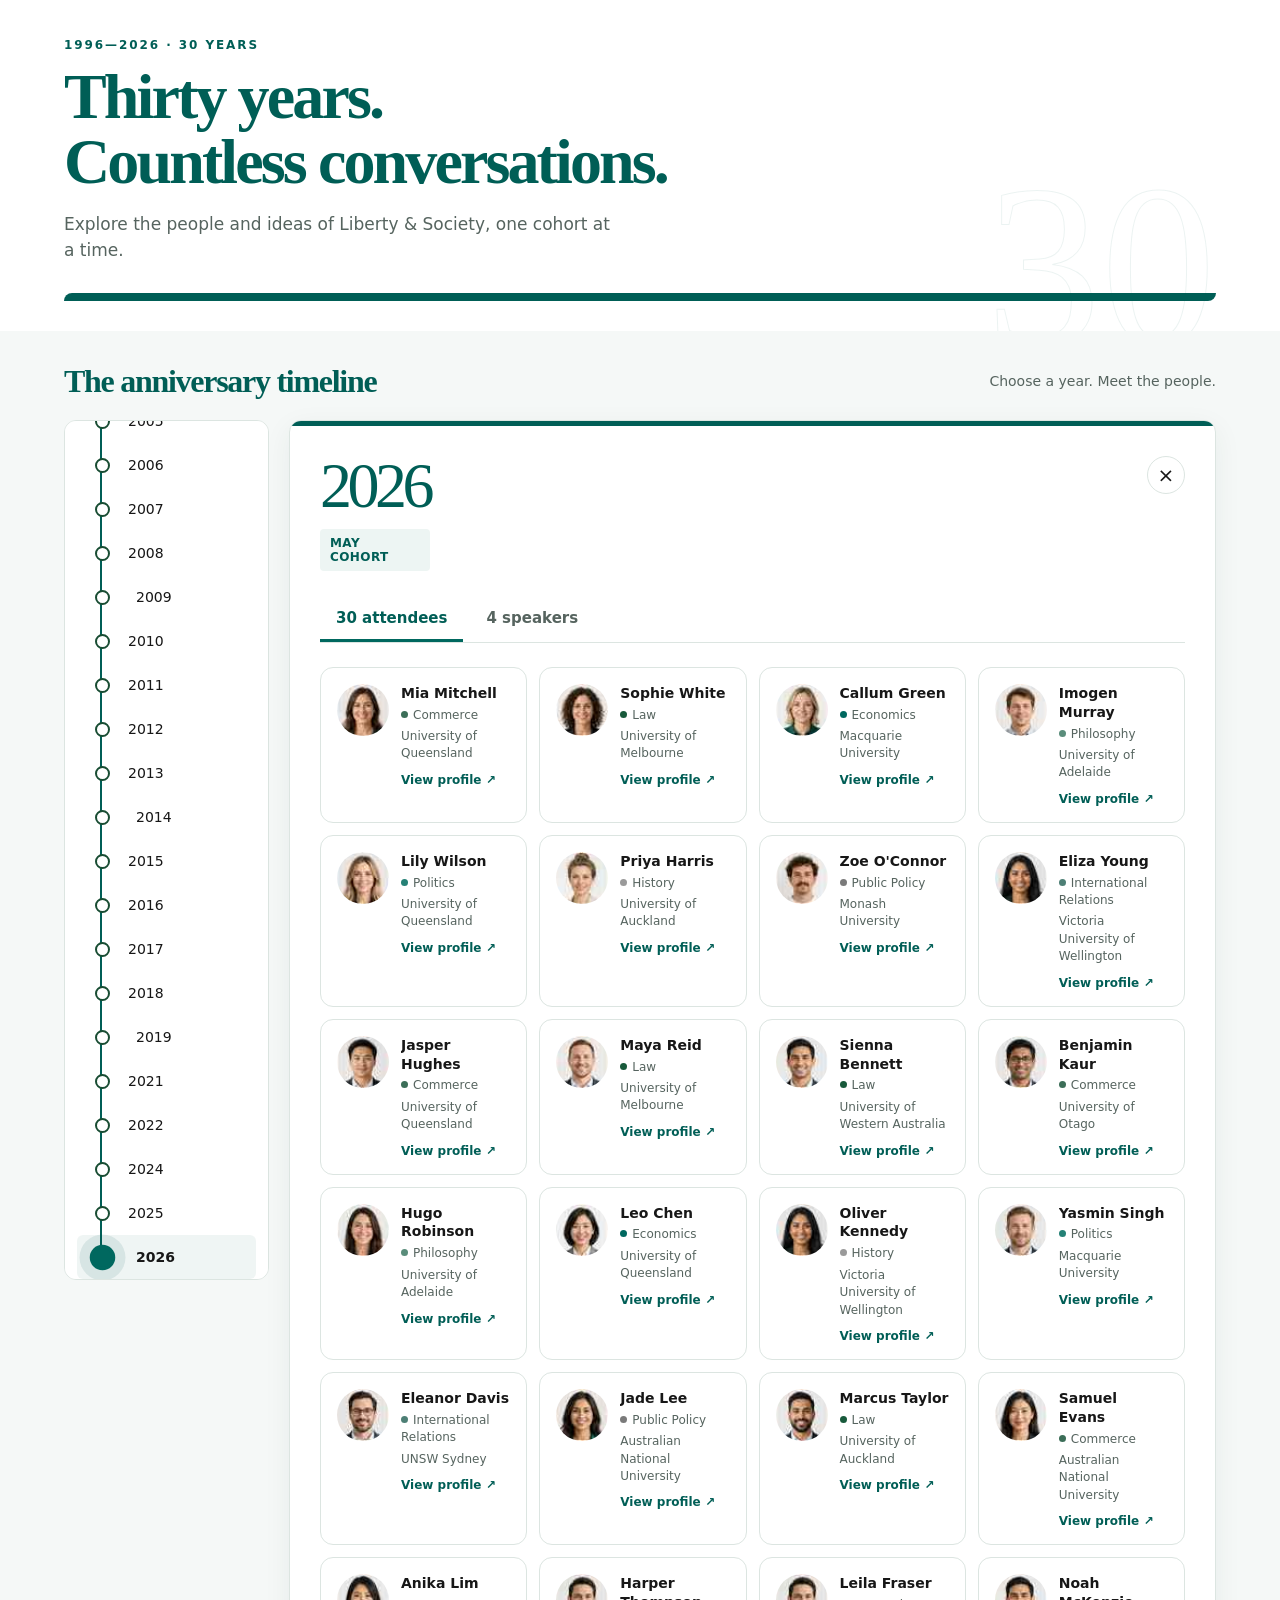
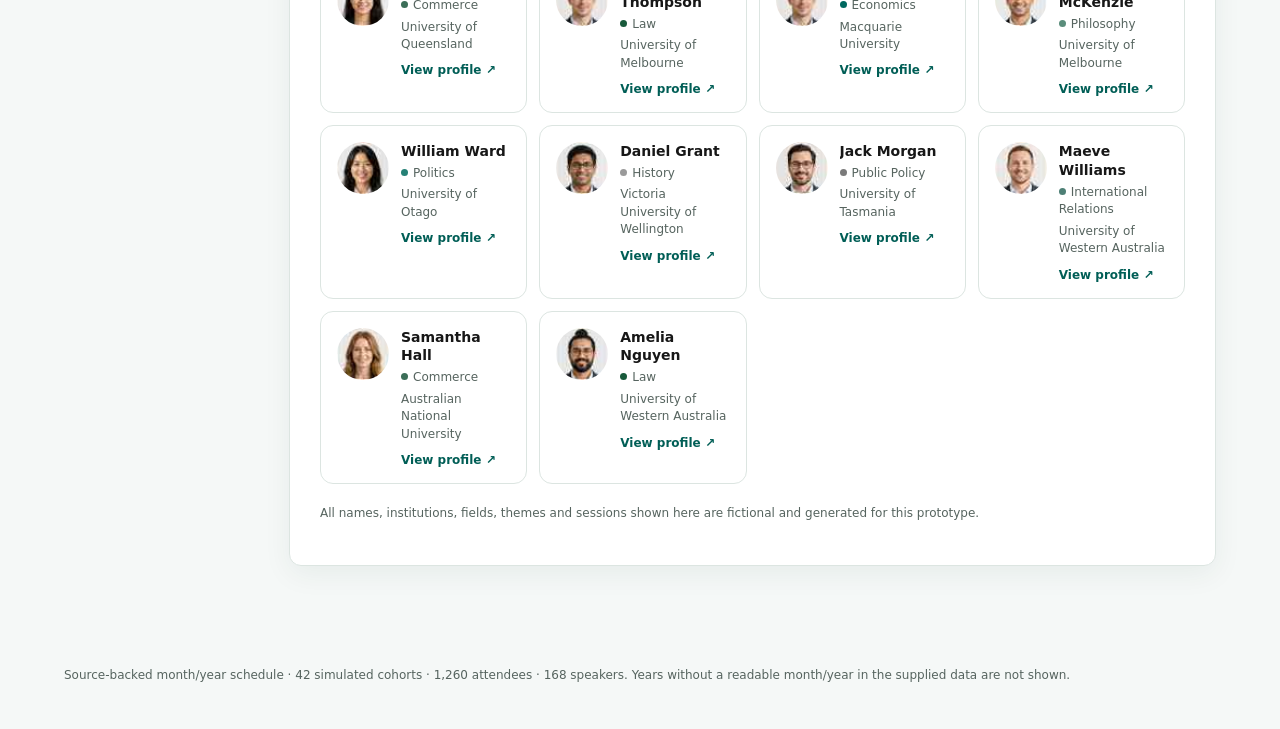
==== index.html @ ba8f51cc "Use one timeline point per data year" ====
<!doctype html>
<html lang="en">
<head>
  <meta charset="utf-8">
  <meta name="viewport" content="width=device-width, initial-scale=1">
  <meta name="description" content="An interactive simulated timeline celebrating 30 years of Liberty & Society.">
  <meta name="theme-color" content="#0b352e">
  <title>30 Years of Liberty & Society</title>
  <style>
    :root {
      --forest: #00685f;
      --forest-2: #185a3b;
      --cream: #ffffff;
      --paper: #ffffff;
      --coral: #00685f;
      --gold: #185a3b;
      --ink: #171717;
      --muted: #555555;
      --line: #e1e1e1;
      --shadow: 0 18px 50px rgba(0, 55, 49, .09);
    }

    * { box-sizing: border-box; }
    html { scroll-behavior: smooth; }
    body {
      margin: 0;
      min-height: 100vh;
      color: var(--ink);
      background: var(--cream);
      font-family: Inter, ui-sans-serif, system-ui, -apple-system, BlinkMacSystemFont, "Segoe UI", sans-serif;
    }
    button { font: inherit; color: inherit; }
    :focus-visible { outline: 3px solid var(--coral); outline-offset: 4px; }

    header {
      padding: 28px clamp(20px, 5vw, 74px) 68px;
      color: var(--ink);
      background: #ffffff;
      position: relative;
      overflow: hidden;
    }
    header::after {
      content: "30";
      position: absolute;
      right: -1rem;
      bottom: -7rem;
      color: transparent;
      -webkit-text-stroke: 1px rgba(0,104,95,.08);
      font: 500 clamp(12rem, 30vw, 26rem)/.8 Georgia, serif;
      pointer-events: none;
    }
    nav, .hero, main { max-width: 1460px; margin-inline: auto; }
    nav { display: flex; align-items: center; justify-content: space-between; position: relative; z-index: 1; }
    .brand { display: flex; align-items: center; gap: 11px; font-weight: 750; }
    .brand { color: var(--forest); }
    .brand-mark { width: 40px; height: 40px; display: grid; place-items: center; border: 1px solid var(--forest); border-radius: 50%; font: 700 17px Georgia, serif; }
    .synthetic-badge { border: 1px solid var(--line); border-radius: 999px; padding: 8px 12px; color: var(--muted); font-size: 11px; letter-spacing: .08em; text-transform: uppercase; }
    .hero { padding-top: clamp(70px, 10vw, 130px); position: relative; z-index: 1; }
    .kicker { margin: 0 0 18px; color: var(--forest); font-size: 12px; font-weight: 800; letter-spacing: .16em; text-transform: uppercase; }
    h1 { margin: 0; max-width: 980px; color: var(--forest); font: 600 clamp(3.2rem, 7vw, 7.2rem)/.9 Georgia, "Times New Roman", serif; letter-spacing: -.065em; }
    .intro { margin: 25px 0 0; max-width: 690px; color: var(--muted); font-size: clamp(16px, 1.6vw, 21px); line-height: 1.55; }
    .hero::after { content: ""; display: block; width: 100%; height: 18px; margin-top: 46px; border-radius: 18px 0 18px 0; background: var(--forest); }

    main { padding: 76px clamp(16px, 5vw, 74px) 100px; }
    .timeline-heading { display: flex; justify-content: space-between; align-items: end; gap: 24px; margin-bottom: 46px; }
    .timeline-heading h2 { margin: 0; font: 500 clamp(2rem, 3.6vw, 3.7rem)/1 Georgia, serif; letter-spacing: -.04em; }
    .timeline-heading p { margin: 0; max-width: 460px; color: var(--muted); line-height: 1.5; }

    .timeline-shell {
      position: relative;
      padding: 76px 20px 68px;
      background: var(--paper);
      border: 1px solid var(--line);
      border-radius: 24px;
      box-shadow: var(--shadow);
      overflow-x: auto;
      overflow-y: hidden;
    }
    .timeline {
      position: relative;
      min-width: 1120px;
      height: 78px;
      display: grid;
      grid-template-columns: repeat(31, 1fr);
      align-items: center;
      padding: 0 18px;
    }
    .timeline-note { margin: 36px 18px 0; color: var(--muted); font-size: 11px; text-align: right; }
    .timeline::before {
      content: "";
      position: absolute;
      left: 35px;
      right: 35px;
      top: 50%;
      height: 2px;
      transform: translateY(-50%);
      background: var(--forest);
    }
    .year-node {
      appearance: none;
      width: 100%;
      height: 72px;
      padding: 0;
      border: 0;
      background: transparent;
      cursor: pointer;
      position: relative;
      display: grid;
      place-items: center;
      z-index: 1;
    }
    .year-node::before {
      content: "";
      width: 11px;
      height: 11px;
      border-radius: 50%;
      background: var(--paper);
      border: 2px solid var(--forest-2);
      transition: transform .18s ease, background .18s ease, box-shadow .18s ease;
    }
    .year-node:hover::before,
    .year-node:focus-visible::before {
      transform: scale(1.55);
      background: var(--gold);
      box-shadow: 0 0 0 5px rgba(220,169,65,.16);
    }
    .year-node.active::before {
      transform: scale(1.7);
      border-color: var(--coral);
      background: var(--coral);
      box-shadow: 0 0 0 6px rgba(238,112,92,.15);
    }
    .year-label {
      position: absolute;
      top: 55px;
      left: 50%;
      transform: translateX(-50%) rotate(-48deg);
      transform-origin: top left;
      color: var(--muted);
      font-size: 10px;
      transition: color .18s ease;
    }
    .year-node.active .year-label { color: var(--coral); font-weight: 800; }
    .year-node:nth-child(5n + 1) .year-label,
    .year-node:first-child .year-label,
    .year-node:last-child .year-label { font-size: 12px; color: var(--ink); }

    .hover-card {
      position: fixed;
      z-index: 50;
      width: 210px;
      padding: 13px 15px;
      color: white;
      background: var(--forest);
      border-radius: 12px;
      box-shadow: 0 14px 34px rgba(0,0,0,.2);
      pointer-events: none;
      opacity: 0;
      transform: translate(-50%, -100%) translateY(-12px);
      transition: opacity .12s ease;
    }
    .hover-card.show { opacity: 1; }
    .hover-card strong { display: block; font: 500 23px Georgia, serif; }
    .hover-card span { display: block; margin-top: 4px; color: rgba(255,255,255,.7); font-size: 11px; line-height: 1.4; }

    .detail-tab {
      display: none;
      margin-top: 18px;
      background: var(--paper);
      border: 1px solid var(--line);
      border-radius: 24px;
      box-shadow: var(--shadow);
      overflow: hidden;
    }
    .detail-tab.open { display: block; animation: reveal .28s ease both; }
    @keyframes reveal { from { opacity: 0; transform: translateY(-10px); } to { opacity: 1; transform: translateY(0); } }
    .tab-accent { height: 5px; background: var(--forest); }
    .detail-inner { padding: clamp(24px, 4vw, 54px); }
    .detail-head { display: grid; grid-template-columns: 230px minmax(0, 1fr) auto; gap: 40px; align-items: start; }
    .big-year { font: 500 clamp(4.6rem, 9vw, 8.5rem)/.75 Georgia, serif; color: var(--forest); letter-spacing: -.07em; }
    .edition-label { display: inline-block; margin-top: 20px; padding: 7px 10px; color: var(--forest); background: #edf5f3; border-radius: 4px; font-size: 11px; font-weight: 800; letter-spacing: .08em; text-transform: uppercase; }
    .detail-copy h3 { margin: 0 0 12px; font: 500 clamp(2rem, 3.4vw, 3.4rem)/1 Georgia, serif; letter-spacing: -.04em; }
    .detail-copy p { max-width: 700px; margin: 0; color: var(--muted); line-height: 1.65; }
    .question { margin-top: 22px !important; padding-left: 16px; border-left: 3px solid var(--gold); color: var(--ink) !important; font: italic 18px/1.5 Georgia, serif; }
    .close-tab { width: 38px; height: 38px; border: 1px solid var(--line); border-radius: 50%; background: transparent; cursor: pointer; font-size: 20px; }
    .close-tab:hover { border-color: var(--coral); color: var(--coral); }
    .cohort-picker { margin: 34px 0 0 270px; padding: 17px; background: #f6f7f7; border: 1px solid var(--line); border-radius: 10px; }
    .cohort-picker strong { display: block; margin-bottom: 10px; color: var(--muted); font-size: 10px; letter-spacing: .1em; text-transform: uppercase; }
    .cohort-options { display: flex; gap: 8px; }
    .cohort-option { min-width: 130px; padding: 11px 16px; border: 1px solid var(--forest); border-radius: 5px; background: white; color: var(--forest); cursor: pointer; font-weight: 750; }
    .cohort-option.active, .cohort-option:hover { color: white; background: var(--forest-2); border-color: var(--forest-2); }

    .tab-switcher { margin-top: 42px; display: flex; gap: 7px; border-bottom: 1px solid var(--line); }
    .tab-button { border: 0; border-bottom: 3px solid transparent; background: transparent; padding: 12px 16px; cursor: pointer; color: var(--muted); font-weight: 700; }
    .tab-button.active { color: var(--ink); border-bottom-color: var(--coral); }
    .tab-panel { padding-top: 24px; }
    .people-grid { display: grid; grid-template-columns: repeat(5, minmax(0, 1fr)); gap: 10px; }
    .person { min-width: 0; padding: 10px; border: 1px solid var(--line); border-radius: 13px; background: white; text-align: left; cursor: pointer; }
    .person:hover { border-color: var(--forest); box-shadow: 0 8px 20px rgba(0,55,49,.08); }
    .person strong { display: block; overflow: hidden; text-overflow: ellipsis; white-space: nowrap; font-size: 13px; }
    .person span { display: block; margin-top: 4px; color: var(--muted); font-size: 10px; line-height: 1.4; }
    .portrait { width: 100%; aspect-ratio: 1; margin-bottom: 11px; border-radius: 9px; background-image: var(--atlas); background-size: 800% 800%; background-position: var(--x) var(--y); background-repeat: no-repeat; }
    .field-dot { width: 7px; height: 7px; display: inline-block !important; margin: 0 5px 1px 0 !important; border-radius: 50%; background: var(--dot); }
    .speaker-grid { display: grid; grid-template-columns: repeat(4, 1fr); gap: 12px; }
    .speaker { padding: 12px; color: white; background: var(--forest); border: 0; border-radius: 15px; text-align: left; cursor: pointer; }
    .speaker:hover { background: var(--forest-2); transform: translateY(-2px); }
    .speaker .portrait { margin-bottom: 14px; }
    .speaker-index { color: var(--gold); font-size: 11px; letter-spacing: .12em; text-transform: uppercase; }
    .speaker strong { display: block; margin-top: 22px; font: 500 21px Georgia, serif; }
    .speaker span { display: block; margin-top: 5px; color: rgba(255,255,255,.63); font-size: 11px; line-height: 1.4; }
    .speaker p { margin: 16px 0 0; color: rgba(255,255,255,.86); font-size: 13px; line-height: 1.45; }
    .disclaimer { margin-top: 20px; color: var(--muted); font-size: 11px; }

    .profile-dialog { width: min(760px, calc(100% - 28px)); padding: 0; border: 0; border-radius: 16px; box-shadow: 0 28px 90px rgba(0,0,0,.28); }
    .profile-dialog::backdrop { background: rgba(0,35,31,.55); backdrop-filter: blur(3px); }
    .profile-layout { display: grid; grid-template-columns: 230px 1fr; }
    .profile-visual { padding: 26px; color: white; background: var(--forest); }
    .profile-visual .portrait { margin: 0; border-radius: 12px; }
    .profile-visual span { display: block; margin-top: 16px; color: rgba(255,255,255,.7); font-size: 11px; }
    .profile-copy { position: relative; padding: 34px; }
    .profile-copy h3 { margin: 0; color: var(--forest); font-size: 30px; }
    .profile-role { margin: 8px 42px 0 0; font-weight: 800; line-height: 1.4; }
    .profile-meta { margin: 5px 0 0; color: var(--muted); font-size: 13px; }
    .profile-bio { margin: 25px 0 0; padding-top: 22px; border-top: 1px solid var(--line); color: var(--muted); line-height: 1.65; }
    .profile-close { position: absolute; right: 18px; top: 18px; width: 36px; height: 36px; border: 1px solid var(--line); border-radius: 50%; background: white; cursor: pointer; font-size: 19px; }
    .profile-close:hover { color: white; background: var(--forest); }

    footer { max-width: 1460px; margin: auto; padding: 0 clamp(20px, 5vw, 74px) 44px; color: var(--muted); font-size: 11px; }

    @media (max-width: 900px) {
      .detail-head { grid-template-columns: 1fr auto; }
      .detail-copy { grid-column: 1 / -1; grid-row: 2; }
      .cohort-picker { margin-left: 0; }
      .people-grid { grid-template-columns: repeat(3, 1fr); }
      .speaker-grid { grid-template-columns: repeat(2, 1fr); }
    }
    @media (max-width: 600px) {
      header { padding-bottom: 52px; }
      .synthetic-badge { display: none; }
      .timeline-heading { display: block; }
      .timeline-heading p { margin-top: 12px; }
      .timeline-shell { border-radius: 18px; padding-inline: 4px; }
      .detail-inner { padding: 25px 18px; }
      .people-grid { grid-template-columns: repeat(2, 1fr); }
      .speaker-grid { grid-template-columns: 1fr; }
      .profile-layout { grid-template-columns: 1fr; }
      .profile-visual { display: grid; grid-template-columns: 120px 1fr; gap: 18px; align-items: end; }
      .profile-visual span { margin: 0; }
    }
    @media (prefers-reduced-motion: reduce) {
      *, *::before, *::after { animation: none !important; transition: none !important; scroll-behavior: auto !important; }
    }

    /* Vertical comparison mode. The default page remains horizontal. */
    body.vertical-layout .timeline-shell { overflow: visible; padding: 36px 24px; }
    body.vertical-layout .timeline {
      min-width: 0;
      height: auto;
      display: grid;
      grid-template-columns: 1fr;
      padding: 8px 0;
    }
    body.vertical-layout .timeline::before {
      left: 75px;
      right: auto;
      top: 26px;
      bottom: 26px;
      width: 2px;
      height: auto;
      transform: none;
    }
    body.vertical-layout .year-node {
      width: 100%;
      height: 52px;
      display: flex;
      justify-content: flex-start;
      align-items: center;
      padding-left: 70px;
    }
    body.vertical-layout .year-node::before { position: relative; flex: 0 0 auto; }
    body.vertical-layout .year-label,
    body.vertical-layout .year-node:nth-child(5n + 1) .year-label,
    body.vertical-layout .year-node:first-child .year-label,
    body.vertical-layout .year-node:last-child .year-label {
      position: static;
      transform: none;
      margin-left: 26px;
      color: var(--ink);
      font-size: 14px;
    }
    body.vertical-layout .timeline-note { display: none; }
  </style>
  <link rel="stylesheet" href="refinement.css">
</head>
<body class="vertical-layout">
  <header>
    <div class="hero">
      <p class="kicker">1996—2026 · 30 years</p>
      <h1>Thirty years.<br>Countless conversations.</h1>
      <p class="intro">Explore the people and ideas of Liberty &amp; Society, one cohort at a time.</p>
    </div>
  </header>

  <main>
    <div class="timeline-heading">
      <h2>The anniversary timeline</h2>
      <div class="timeline-controls"><p>Choose a year. Meet the people.</p></div>
    </div>

    <section class="timeline-shell" aria-label="Conference timeline">
      <div class="timeline" id="timeline" role="group" aria-label="Conference years"></div>
    </section>

    <section class="detail-tab" id="detailTab" aria-live="polite" aria-label="Selected year details">
      <div class="tab-accent"></div>
      <div class="detail-inner">
        <div class="detail-head">
          <div><div class="big-year" id="selectedYear"></div><span class="edition-label" id="selectedMonth"></span></div>
          <div class="detail-copy" hidden>
            <h3 id="selectedTheme"></h3>
            <p id="selectedSummary"></p>
            <p class="question" id="selectedQuestion"></p>
          </div>
          <button class="close-tab" id="closeTab" type="button" aria-label="Close year details">×</button>
        </div>

        <div class="cohort-picker" id="cohortPicker" hidden>
          <strong>This year held two conferences — choose a cohort</strong>
          <div class="cohort-options" id="cohortOptions"></div>
        </div>

        <div class="tab-switcher" role="tablist" aria-label="Year record type">
          <button class="tab-button active" id="attendeeTab" type="button" role="tab" aria-selected="true" aria-controls="attendeePanel">30 attendees</button>
          <button class="tab-button" id="speakerTab" type="button" role="tab" aria-selected="false" aria-controls="speakerPanel">4 speakers</button>
        </div>
        <div class="tab-panel" id="attendeePanel" role="tabpanel" aria-labelledby="attendeeTab"></div>
        <div class="tab-panel" id="speakerPanel" role="tabpanel" aria-labelledby="speakerTab" hidden></div>
        <p class="disclaimer">All names, institutions, fields, themes and sessions shown here are fictional and generated for this prototype.</p>
      </div>
    </section>
  </main>

  <div class="hover-card" id="hoverCard" role="tooltip"><strong id="hoverYear"></strong><span id="hoverTheme"></span></div>
  <dialog class="profile-dialog" id="profileDialog" aria-labelledby="profileName">
    <div class="profile-layout">
      <div class="profile-visual"><div class="portrait" id="profilePortrait"></div><span id="profileConference"></span></div>
      <div class="profile-copy">
        <button class="profile-close" id="profileClose" type="button" aria-label="Close profile">×</button>
        <h3 id="profileName"></h3>
        <p class="profile-role" id="profileRole"></p>
        <p class="profile-meta" id="profileMeta"></p>
        <p class="profile-bio" id="profileBio"></p>
      </div>
    </div>
  </dialog>
  <footer>Source-backed month/year schedule · 42 simulated cohorts · 1,260 attendees · 168 speakers. Years without a readable month/year in the supplied data are not shown.</footer>

  <script src="embed.js"></script>
  <script src="portrait-data.js"></script>
  <script>
    const verticalLayout = true;
    if (verticalLayout) {
      document.body.classList.add("vertical-layout");
      document.title = "30 Years of Liberty & Society — Vertical Timeline";
    }
    if (window.PORTRAIT_ATLAS) document.documentElement.style.setProperty("--atlas", `url("${window.PORTRAIT_ATLAS}")`);

    const cohortSchedule = [
      { year: 1998, month: "February", location: "Sydney", sourcePages: "75" },
      { year: 1998, month: "July", location: "", sourcePages: "73" },
      { year: 2000, month: "February", location: "Auckland", sourcePages: "70" },
      { year: 2000, month: "April", location: "Melbourne", sourcePages: "68" },
      { year: 2001, month: "April", location: "Melbourne", sourcePages: "66" },
      { year: 2002, month: "April", location: "Sydney", sourcePages: "64, 65" },
      { year: 2002, month: "August", location: "Sydney", sourcePages: "61, 62, 63" },
      { year: 2003, month: "May", location: "Sydney", sourcePages: "57-60" },
      { year: 2004, month: "April", location: "Sydney", sourcePages: "55" },
      { year: 2004, month: "September", location: "Sydney", sourcePages: "53" },
      { year: 2005, month: "April", location: "Sydney", sourcePages: "51" },
      { year: 2005, month: "July", location: "Sydney", sourcePages: "47, 49" },
      { year: 2005, month: "October", location: "", sourcePages: "45", event: "Advanced Liberty & Society" },
      { year: 2006, month: "April", location: "Sydney", sourcePages: "43" },
      { year: 2007, month: "April", location: "Sydney", sourcePages: "41" },
      { year: 2007, month: "September", location: "Sydney", sourcePages: "39" },
      { year: 2008, month: "April", location: "Sydney", sourcePages: "37" },
      { year: 2008, month: "August", location: "Sydney", sourcePages: "35" },
      { year: 2009, month: "May", location: "Sydney", sourcePages: "33, 34" },
      { year: 2009, month: "September", location: "Sydney", sourcePages: "31, 32" },
      { year: 2010, month: "September", location: "Sydney", sourcePages: "29, 30" },
      { year: 2011, month: "May", location: "Sydney", sourcePages: "27" },
      { year: 2011, month: "December", location: "Sydney", sourcePages: "25" },
      { year: 2012, month: "October", location: "Sydney", sourcePages: "23" },
      { year: 2013, month: "April", location: "Sydney", sourcePages: "21" },
      { year: 2013, month: "September", location: "Sydney", sourcePages: "19" },
      { year: 2014, month: "April", location: "Sydney", sourcePages: "17" },
      { year: 2014, month: "September", location: "Sydney", sourcePages: "15, 16" },
      { year: 2015, month: "May", location: "Sydney", sourcePages: "13" },
      { year: 2015, month: "July", location: "Perth", sourcePages: "11" },
      { year: 2016, month: "May", location: "Sydney", sourcePages: "9" },
      { year: 2017, month: "March", location: "Sydney", sourcePages: "7" },
      { year: 2017, month: "August", location: "Perth", sourcePages: "5, 6" },
      { year: 2018, month: "May", location: "Sydney", sourcePages: "3, 4" },
      { year: 2019, month: "May", location: "", sourcePages: "2" },
      { year: 2019, month: "September", location: "Perth", sourcePages: "1" },
      { year: 2021, month: "November", location: "", sourcePages: "L&S Alumni 2021-2025.xlsx", sourceType: "spreadsheet" },
      { year: 2022, month: "May", location: "", sourcePages: "L&S Alumni 2021-2025.xlsx", sourceType: "spreadsheet" },
      { year: 2024, month: "March", location: "", sourcePages: "L&S Alumni 2021-2025.xlsx", sourceType: "spreadsheet" },
      { year: 2024, month: "September", location: "", sourcePages: "L&S Alumni 2021-2025.xlsx", sourceType: "spreadsheet" },
      { year: 2025, month: "April", location: "", sourcePages: "L&S Alumni 2021-2025.xlsx", sourceType: "spreadsheet" },
      { year: 2026, month: "May", location: "", sourcePages: "L&S26 Alumni Contacts.xlsx", sourceType: "spreadsheet" }
    ];
    const years = [...new Set(cohortSchedule.map(item => item.year))];
    const firstNames = ["Aisha","Alexander","Amelia","Anika","Benjamin","Callum","Charlotte","Chloe","Daniel","Eleanor","Eliza","Ethan","Gabriel","Grace","Harper","Hugo","Imogen","Isaac","Isla","Jack","Jade","Jasper","Josephine","Kai","Lachlan","Leila","Leo","Lily","Lucas","Maddison","Maeve","Marcus","Maya","Mia","Nathan","Nina","Noah","Oliver","Priya","Rafael","Ruby","Samantha","Samuel","Sienna","Sophie","Theo","Thomas","William","Yasmin","Zoe"];
    const lastNames = ["Adams","Bennett","Campbell","Chen","Clarke","Davis","Edwards","Evans","Foster","Fraser","Gibson","Grant","Green","Hall","Harris","Henderson","Hughes","Jackson","Kaur","Kelly","Kennedy","Kim","Lee","Lewis","Lim","Martin","McKenzie","Mitchell","Morgan","Murray","Nguyen","O'Connor","Patel","Reid","Roberts","Robinson","Ryan","Singh","Smith","Taylor","Thomas","Thompson","Walker","Ward","White","Williams","Wilson","Wong","Young"];
    const institutions = ["Australian National University","University of Sydney","Monash University","University of Melbourne","University of Queensland","University of Auckland","University of Otago","University of Adelaide","University of Tasmania","University of Western Australia","Macquarie University","UNSW Sydney","Griffith University","Victoria University of Wellington"];
    const fields = ["Economics","Law","Politics","Philosophy","Public Policy","History","Commerce","International Relations"];
    const fieldColors = { Economics: "#00685f", Law: "#185a3b", Politics: "#258176", Philosophy: "#5a8d7b", "Public Policy": "#7a7a7a", History: "#9a9a9a", Commerce: "#3c6e58", "International Relations": "#4d7f75" };
    const themes = [
      ["The architecture of freedom","How do institutions preserve liberty?"],
      ["Markets, morals & modernity","Can prosperity and virtue reinforce one another?"],
      ["Rights in the digital age","Who should set the rules of a connected society?"],
      ["The limits of power","What makes government action legitimate?"],
      ["Pluralism under pressure","How can disagreement strengthen a free society?"],
      ["Opportunity by design","Which barriers keep people from flourishing?"],
      ["Ideas across borders","What can Australia and New Zealand learn from each other?"],
      ["Freedom in a changing world","What must liberal societies renew for the next generation?"]
    ];
    const speakerTitles = ["Economist","Legal scholar","Political philosopher","Policy researcher","Historian","Journalist","Civic entrepreneur","Social scientist"];
    const sessionStarts = ["Rethinking","In defence of","The future of","A case for","Beyond","The hidden logic of","Rebuilding"];
    const sessionEnds = ["open markets","civil society","free speech","democratic trust","limited government","regulatory reform","individual agency","institutional resilience","the rule of law","public choice"];
    const currentRoles = ["Policy Director","Senior Economist","Barrister","University Lecturer","Strategy Consultant","Public Affairs Manager","Research Fellow","Technology Founder","Government Adviser","Journalist","Community Partnerships Lead","Regulatory Analyst","Chief of Staff","Program Director","Commercial Lawyer","Data Policy Specialist"];
    const currentOrganisations = ["Civic Futures Institute","Southern Cross Advisory","Open Markets Council","Harbour Policy Lab","Australasian Policy Forum","Meridian Economics","Common Ground Foundation","Parliamentary Research Service","Frontier Strategy Group","Public Ideas Network","Federation Chambers","Tasman Innovation Lab"];
    const currentCities = ["Sydney","Melbourne","Canberra","Brisbane","Perth","Adelaide","Hobart","Auckland","Wellington","Christchurch","London","Singapore"];

    function hash(seed) {
      let h = 2166136261;
      for (let i = 0; i < seed.length; i++) { h ^= seed.charCodeAt(i); h = Math.imul(h, 16777619); }
      return h >>> 0;
    }
    const pick = (list, seed) => list[hash(seed) % list.length];
    const portraitStyle = name => {
      const cell = hash(name) % 64;
      const x = (cell % 8) * (100 / 7);
      const y = Math.floor(cell / 8) * (100 / 7);
      return `--x:${x.toFixed(3)}%;--y:${y.toFixed(3)}%`;
    };
    const nameFor = (year, month, index, role) => {
      const editionOffset = month.length * 17;
      return `${firstNames[(year * 7 + index * 11 + editionOffset + (role === "speaker" ? 17 : 0)) % firstNames.length]} ${lastNames[(year * 13 + index * 17 + editionOffset + (role === "speaker" ? 23 : 0)) % lastNames.length]}`;
    };

    const cohorts = cohortSchedule.map((entry, editionIndex) => {
        const { year, month } = entry;
        const theme = themes[(year + month.length + editionIndex * 3) % themes.length];
        const seed = `${year}-${month}-${entry.location || ""}`;
        return {
          year,
          month,
          location: entry.location,
          sourcePages: entry.sourcePages,
          event: entry.event || "Liberty & Society",
          theme: "",
          question: "",
          summary: "",
          attendees: Array.from({ length: 30 }, (_, i) => ({
            name: nameFor(year, month, i, "attendee"),
            field: pick(fields, `${seed}-${i}-field`),
            institution: pick(institutions, `${seed}-${i}-institution`),
            nowRole: pick(currentRoles, `${seed}-${i}-role`),
            nowOrg: pick(currentOrganisations, `${seed}-${i}-org`),
            nowCity: pick(currentCities, `${seed}-${i}-now-city`)
          })),
          speakers: Array.from({ length: 4 }, (_, i) => ({
            name: nameFor(year, month, i, "speaker"),
            title: pick(speakerTitles, `${seed}-${i}-title`),
            institution: pick(institutions, `${seed}-${i}-speaker-institution`),
            session: `${pick(sessionStarts, `${seed}-${i}-start`)} ${pick(sessionEnds, `${seed}-${i}-end`)}`,
            nowRole: pick(currentRoles, `${seed}-${i}-speaker-role`),
            nowOrg: pick(currentOrganisations, `${seed}-${i}-speaker-org`),
            nowCity: pick(currentCities, `${seed}-${i}-speaker-now-city`)
          }))
        };
    });

    const timeline = document.getElementById("timeline");
    const detailTab = document.getElementById("detailTab");
    const hoverCard = document.getElementById("hoverCard");
    const hoverYear = document.getElementById("hoverYear");
    const hoverTheme = document.getElementById("hoverTheme");
    const attendeeTab = document.getElementById("attendeeTab");
    const speakerTab = document.getElementById("speakerTab");
    const attendeePanel = document.getElementById("attendeePanel");
    const speakerPanel = document.getElementById("speakerPanel");
    const cohortPicker = document.getElementById("cohortPicker");
    const cohortOptions = document.getElementById("cohortOptions");
    const profileDialog = document.getElementById("profileDialog");
    let selectedYear = null;
    let currentCohort = null;

    years.forEach(year => {
      const yearCohorts = cohorts.filter(c => c.year === year);
      const cohort = yearCohorts[0];
      const button = document.createElement("button");
      button.type = "button";
      button.className = "year-node";
      button.dataset.year = year;
      button.setAttribute("aria-controls", "detailTab");
      button.setAttribute("aria-label", `Open ${year}: ${yearCohorts.length === 1 ? "1 cohort" : yearCohorts.length + " cohorts, month choices shown in the detail panel"}`);
      button.innerHTML = `<span class="year-label">${year}</span>`;
      button.addEventListener("mouseenter", event => showHover(event, cohort, yearCohorts.length));
      button.addEventListener("mousemove", event => positionHover(event));
      button.addEventListener("mouseleave", hideHover);
      button.addEventListener("focus", event => showHover(event, cohort, yearCohorts.length));
      button.addEventListener("blur", hideHover);
      button.addEventListener("click", () => openYear(year));
      timeline.appendChild(button);
    });

    function positionHover(event) {
      const rect = event.currentTarget.getBoundingClientRect();
      hoverCard.style.left = `${Math.max(116, Math.min(window.innerWidth - 116, rect.left + rect.width / 2))}px`;
      hoverCard.style.top = `${Math.max(110, rect.top)}px`;
    }
    function showHover(event, cohort, count) {
      hoverYear.textContent = cohort.year;
      hoverTheme.textContent = count > 1 ? `${count} cohorts this year` : `${cohort.month} cohort`;
      positionHover(event);
      hoverCard.classList.add("show");
    }
    function hideHover() { hoverCard.classList.remove("show"); }

    function openYear(year, shouldScroll = true) {
      const yearCohorts = cohorts.filter(c => c.year === year);
      selectedYear = year;
      document.querySelectorAll(".year-node").forEach(node => {
        const active = Number(node.dataset.year) === year;
        node.classList.toggle("active", active);
        node.setAttribute("aria-current", active ? "true" : "false");
      });
      cohortPicker.hidden = yearCohorts.length === 1;
      cohortPicker.querySelector("strong").textContent = `${year} has ${yearCohorts.length} scanned cohorts — choose one`;
      cohortOptions.innerHTML = yearCohorts.map((cohort, index) => `<button class="cohort-option${index === 0 ? " active" : ""}" type="button" data-month="${cohort.month}">${cohort.month} cohort</button>`).join("");
      cohortOptions.querySelectorAll(".cohort-option").forEach(button => button.addEventListener("click", () => {
        const cohort = yearCohorts.find(item => item.month === button.dataset.month);
        cohortOptions.querySelectorAll(".cohort-option").forEach(option => option.classList.toggle("active", option === button));
        renderCohort(cohort);
      }));
      renderCohort(yearCohorts[0]);
      detailTab.classList.add("open");
      if (shouldScroll && !verticalLayout) detailTab.scrollIntoView({ behavior: "smooth", block: "start" });
      const url = new URL(window.location.href);
      url.searchParams.set("year", year);
      history.replaceState(null, "", url);
      hideHover();
    }

    function renderCohort(cohort) {
      currentCohort = cohort;
      detailTab.classList.toggle("no-photos", cohort.year <= 2010);
      document.getElementById("selectedYear").textContent = cohort.year;
      document.getElementById("selectedMonth").textContent = `${cohort.month} cohort${cohort.location ? " · " + cohort.location : ""}`;
      document.getElementById("selectedTheme").textContent = "";
      document.getElementById("selectedSummary").textContent = "";
      document.getElementById("selectedQuestion").textContent = "";
      attendeePanel.innerHTML = `<div class="people-grid">${cohort.attendees.map((person, i) => `<button class="person" type="button" data-person-index="${i}"><div class="portrait" style="${portraitStyle(person.name)}"></div><strong>${person.name}</strong><span><i class="field-dot" style="--dot:${fieldColors[person.field]}"></i>${person.field}</span><span>${person.institution}</span></button>`).join("")}</div>`;
      speakerPanel.innerHTML = `<div class="speaker-grid">${cohort.speakers.map((speaker, i) => `<button class="speaker" type="button" data-speaker-index="${i}"><div class="portrait" style="${portraitStyle(speaker.name)}"></div><span class="speaker-index">Speaker 0${i + 1}</span><strong>${speaker.name}</strong><span>${speaker.title} · ${speaker.institution}</span><p>${speaker.session}</p></button>`).join("")}</div>`;
      attendeePanel.querySelectorAll("[data-person-index]").forEach(button => button.addEventListener("click", () => openProfile(cohort.attendees[Number(button.dataset.personIndex)], "Attendee")));
      speakerPanel.querySelectorAll("[data-speaker-index]").forEach(button => button.addEventListener("click", () => openProfile(cohort.speakers[Number(button.dataset.speakerIndex)], "Speaker")));
      selectTab("attendees");
    }

    function openProfile(person, type) {
      const hasPhoto = currentCohort.year > 2010;
      profileDialog.classList.toggle("no-photos", !hasPhoto);
      document.getElementById("profilePortrait").setAttribute("style", hasPhoto ? portraitStyle(person.name) : "");
      document.getElementById("profileConference").textContent = `${currentCohort.month} ${currentCohort.year} · ${type}`;
      document.getElementById("profileName").textContent = person.name;
      document.getElementById("profileRole").textContent = `${person.nowRole} at ${person.nowOrg}`;
      document.getElementById("profileMeta").textContent = `${person.nowCity} · ${type === "Speaker" ? person.title : "Studied " + person.field}`;
      const focus = type === "Speaker" ? `Their ${currentCohort.year} session explored “${person.session}”.` : `Their original field was ${person.field} at ${person.institution}.`;
      document.getElementById("profileBio").textContent = `${person.name} now works across policy, ideas and public life from ${person.nowCity}. ${focus} This present-day profile is simulated for the anniversary concept.`;
      profileDialog.showModal();
    }

    document.getElementById("profileClose").addEventListener("click", () => profileDialog.close());
    profileDialog.addEventListener("click", event => { if (event.target === profileDialog) profileDialog.close(); });

    function selectTab(tab) {
      const attendees = tab === "attendees";
      attendeeTab.classList.toggle("active", attendees);
      speakerTab.classList.toggle("active", !attendees);
      attendeeTab.setAttribute("aria-selected", attendees ? "true" : "false");
      speakerTab.setAttribute("aria-selected", attendees ? "false" : "true");
      attendeeTab.tabIndex = attendees ? 0 : -1;
      speakerTab.tabIndex = attendees ? -1 : 0;
      attendeePanel.hidden = !attendees;
      speakerPanel.hidden = attendees;
    }

    attendeeTab.addEventListener("click", () => selectTab("attendees"));
    speakerTab.addEventListener("click", () => selectTab("speakers"));
    document.getElementById("closeTab").addEventListener("click", () => {
      detailTab.classList.remove("open");
      document.querySelectorAll(".year-node").forEach(node => {
        node.classList.remove("active");
        node.removeAttribute("aria-current");
      });
      selectedYear = null;
    });

    document.addEventListener("keydown", event => {
      if (event.key === "Escape" && selectedYear !== null && !profileDialog.open && !event.defaultPrevented) document.getElementById("closeTab").click();
    });
    profileDialog.addEventListener("keydown", event => { if (event.key === "Escape") event.stopPropagation(); });
    timeline.addEventListener("keydown", event => {
      const node = event.target.closest(".year-node");
      if (!node) return;
      const index = years.indexOf(Number(node.dataset.year));
      const moves = { ArrowRight: 1, ArrowDown: 1, ArrowLeft: -1, ArrowUp: -1 };
      let next = event.key === "Home" ? 0 : event.key === "End" ? years.length - 1 : event.key in moves ? Math.max(0, Math.min(years.length - 1, index + moves[event.key])) : null;
      if (next !== null) { event.preventDefault(); timeline.children[next].focus(); }
    });
    document.querySelector(".tab-switcher").addEventListener("keydown", event => {
      if (!["ArrowLeft", "ArrowRight", "Home", "End"].includes(event.key)) return;
      event.preventDefault();
      const attendees = event.key === "Home" || (event.key !== "End" && event.target === speakerTab);
      selectTab(attendees ? "attendees" : "speakers");
      (attendees ? attendeeTab : speakerTab).focus();
    });
      const layoutUrl = new URL(window.location.href);
    layoutUrl.searchParams.delete("layout");
    history.replaceState(null, "", layoutUrl);
    const initialYear = Number(new URLSearchParams(location.search).get("year"));
    openYear(years.includes(initialYear) ? initialYear : years[years.length - 1], false);
    document.querySelector('.year-node.active').scrollIntoView({ block: "nearest", inline: "center", behavior: "instant" });
    window.scrollTo(0, 0);
  </script>
</body>
</html>
---- refinement.css ----
:root { --forest: #005e56; --forest-2: #194d33; --muted: #56645f; --line: #dce5e1; --shadow: 0 8px 28px #063c3210; }
body { background: #f5f8f7; }
html.embedded body { min-height: 0; display: flow-root; }
html.embedded { overflow-y: hidden; }
html.embedded body.vertical-layout .timeline-shell { position: static; max-height: none; }
html.embedded .profile-dialog { top: var(--profile-top, 24px); bottom: auto; max-height: var(--profile-max-height, 600px); }
.no-photos .portrait { display: none; background-image: none; }
.no-photos .person { grid-template-columns: minmax(0, 1fr); }
.no-photos .person span, .no-photos .person::after { grid-column: 1; }
.profile-dialog.no-photos .profile-layout { grid-template-columns: 1fr; }
.profile-dialog.no-photos .profile-visual { display: block; padding: 18px 26px; }
.profile-dialog.no-photos .profile-visual span { margin: 0; }
header { padding: 0 clamp(20px, 5vw, 74px) 30px; border-top: 0; }
.detail-head .close-tab { grid-column: -2 / -1; }
header::after { right: 5%; bottom: -28px; font-size: 230px; }
.hero { padding-top: 38px; }
h1 { font-size: clamp(2.7rem, 5vw, 4.6rem); line-height: 1.02; letter-spacing: -.045em; }
.intro { margin-top: 16px; font-size: 17px; max-width: 560px; }
.hero::after { height: 8px; margin-top: 30px; }
.kicker { font-size: 12px; margin-bottom: 12px; }
.synthetic-badge { font-size: 12px; letter-spacing: .025em; text-transform: none; background: #f5f8f7; }
main { padding-top: 32px; }
.timeline-heading { margin-bottom: 22px; align-items: center; }
.timeline-heading h2 { color: var(--forest); font: 600 clamp(1.5rem, 2.5vw, 2rem)/1.15 Georgia, serif; }
.timeline-controls { display: flex; gap: 22px; align-items: center; }
.timeline-controls p { font-size: 14px; }
.layout-picker { display: flex; padding: 4px; border: 1px solid var(--line); border-radius: 8px; background: white; }
.layout-picker button { border: 0; border-radius: 5px; background: transparent; padding: 9px 13px; cursor: pointer; font-size: 14px; }
.layout-picker button[aria-pressed="true"] { color: white; background: var(--forest); }
.timeline-shell { padding: 26px 20px 20px; border-radius: 12px; box-shadow: none; }
.timeline { min-width: 1370px; }
.year-label, .year-node:nth-child(5n + 1) .year-label { font-size: 12px; transform: translateX(-50%); top: 55px; }
.timeline-note { font-size: 12px; margin-top: 22px; }
.year-node.active::before, .year-node:hover::before { box-shadow: 0 0 0 6px #005e561a; }
.detail-tab { border-radius: 12px; scroll-margin-top: 24px; }
.detail-inner { padding: 30px; }
.detail-head { grid-template-columns: 145px minmax(0, 1fr) 40px; gap: 26px; }
.big-year { font-size: 5rem; line-height: .95; }
.edition-label { font-size: 12px; margin-top: 12px; letter-spacing: .035em; }
.detail-copy h3 { font-size: clamp(1.7rem, 2.5vw, 2.3rem); line-height: 1.12; color: var(--forest); }
.detail-copy p { font-size: 16px; line-height: 1.55; }
.question { margin-top: 14px !important; }
.cohort-picker { margin: 22px 0 0; padding: 14px; background: #f0f6f3; }
.cohort-picker strong { font-size: 12px; letter-spacing: .025em; text-transform: none; }
.tab-switcher { margin-top: 26px; }
.tab-button { font-size: 15px; }
.tab-button.active { color: var(--forest); }
.people-grid { grid-template-columns: repeat(auto-fill, minmax(190px, 1fr)); gap: 12px; }
.person { display: grid; grid-template-columns: 52px minmax(0, 1fr); column-gap: 12px; align-content: start; padding: 16px; transition: border-color .15s, box-shadow .15s; }
.person .portrait { grid-column: 1; grid-row: 1 / 4; margin: 0; border-radius: 50%; }
.person strong { font-size: 14px; white-space: normal; line-height: 1.35; }
.person span { grid-column: 2; font-size: 12px; line-height: 1.45; }
.person::after { content: "View profile ↗"; grid-column: 2; color: var(--forest); margin-top: 10px; font-size: 12px; font-weight: 650; }
.speaker-grid { grid-template-columns: repeat(auto-fit, minmax(180px, 1fr)); }
.speaker { background: #f0f6f3; color: var(--ink); border: 1px solid var(--line); padding: 18px; }
.speaker:hover { background: #e5efea; }
.speaker .portrait { width: 76px; border-radius: 50%; }
.speaker strong { margin-top: 12px; color: var(--forest); }
.speaker span, .speaker p { color: var(--muted); font-size: 14px; }
.speaker .speaker-index { font-size: 12px; color: var(--forest); }
.disclaimer, footer { font-size: 12px; line-height: 1.6; }
.profile-dialog { max-height: calc(100dvh - 32px); }
.profile-copy h3 { padding-right: 24px; line-height: 1.15; }
.profile-visual span, .profile-meta { font-size: 14px; line-height: 1.5; }
.profile-role::before { content: "WHERE THEY ARE NOW"; display: block; color: var(--forest); font-size: 12px; letter-spacing: .1em; margin: 22px 0 8px; }
body.vertical-layout main { display: grid; grid-template-columns: 205px minmax(0, 1fr); gap: 20px; align-items: start; }
body.vertical-layout .timeline-heading { grid-column: 1 / -1; margin-bottom: 0; }
body.vertical-layout .timeline-shell { padding: 12px; position: sticky; top: 20px; max-height: calc(100dvh - 40px); overflow: auto; scrollbar-width: thin; }
body.vertical-layout .timeline { padding: 8px 0; }
body.vertical-layout .timeline::before { left: 23px; top: 30px; bottom: 30px; }
body.vertical-layout .year-node { padding-left: 18px; height: 44px; border-radius: 6px; }
body.vertical-layout .year-node.active { background: #005e5610; }
body.vertical-layout .year-label { margin-left: 18px; }
body.vertical-layout .timeline-note { display: none; }
body.vertical-layout .detail-tab { margin-top: 0; }
body.vertical-layout .detail-head { grid-template-columns: 110px minmax(0, 1fr) 38px; gap: 18px; }
body.vertical-layout .big-year { font-size: 4rem; }
@media (max-width: 1000px) {
  .timeline-controls p { display: none; }
  .detail-head, body.vertical-layout .detail-head { grid-template-columns: 1fr 38px; }
  .detail-copy { grid-column: 1 / -1; grid-row: 2; }
  .close-tab { grid-column: 2; grid-row: 1; }
}
@media (max-width: 650px) {
  header { padding-top: 18px; padding-bottom: 22px; }
  .hero { padding-top: 28px; }
  .synthetic-badge { display: block; max-width: 130px; font-size: 12px; padding: 6px 9px; }
  .brand { font-size: 14px; gap: 8px; }
  .brand-mark { width: 34px; height: 34px; font-size: 14px; flex-shrink: 0; }
  .timeline-heading { display: flex; flex-wrap: wrap; gap: 14px; }
  .detail-inner { padding: 20px; }
  body.vertical-layout main { grid-template-columns: 1fr; }
  body.vertical-layout .timeline-shell { position: relative; top: auto; max-height: 230px; }
  body.vertical-layout .timeline-note { display: none; }
  .people-grid { grid-template-columns: 1fr; }
  .cohort-options { flex-wrap: wrap; }
  .cohort-option { flex: 1; }
  .profile-copy { padding: 26px; }
}
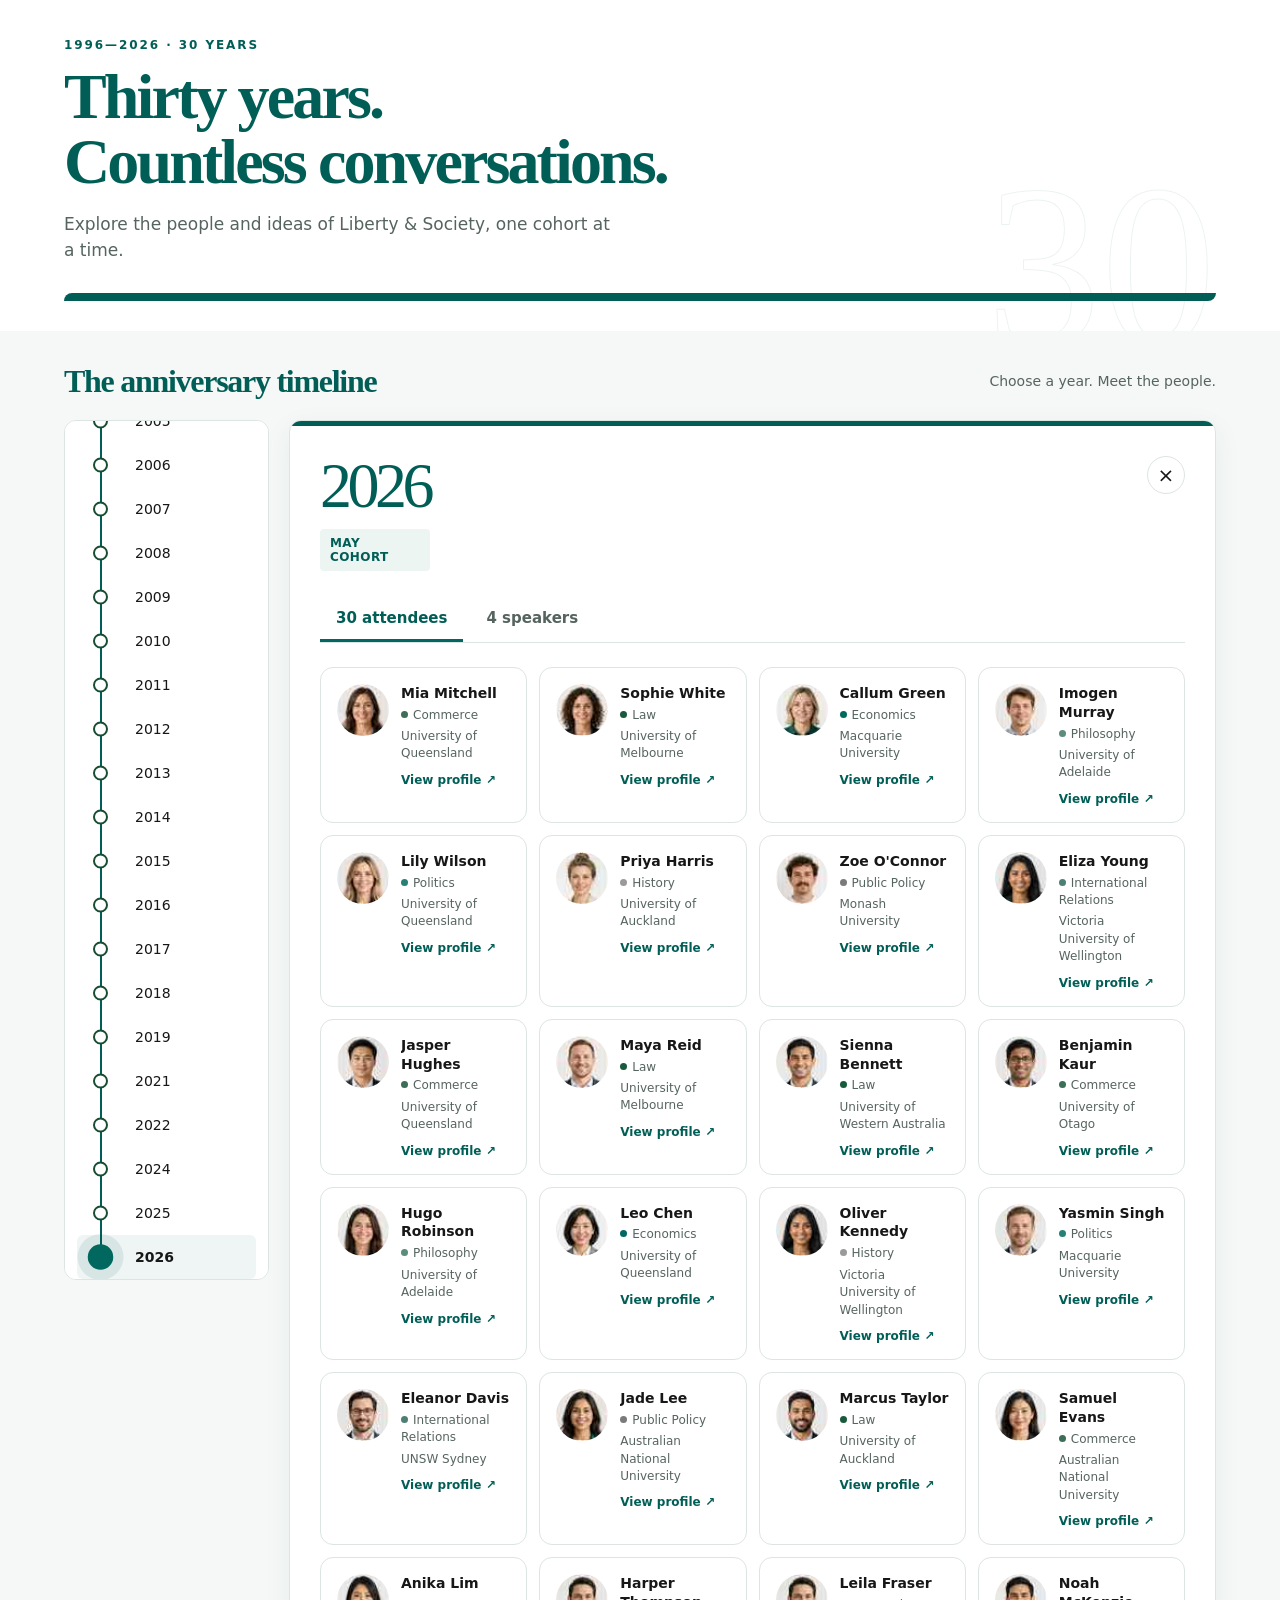
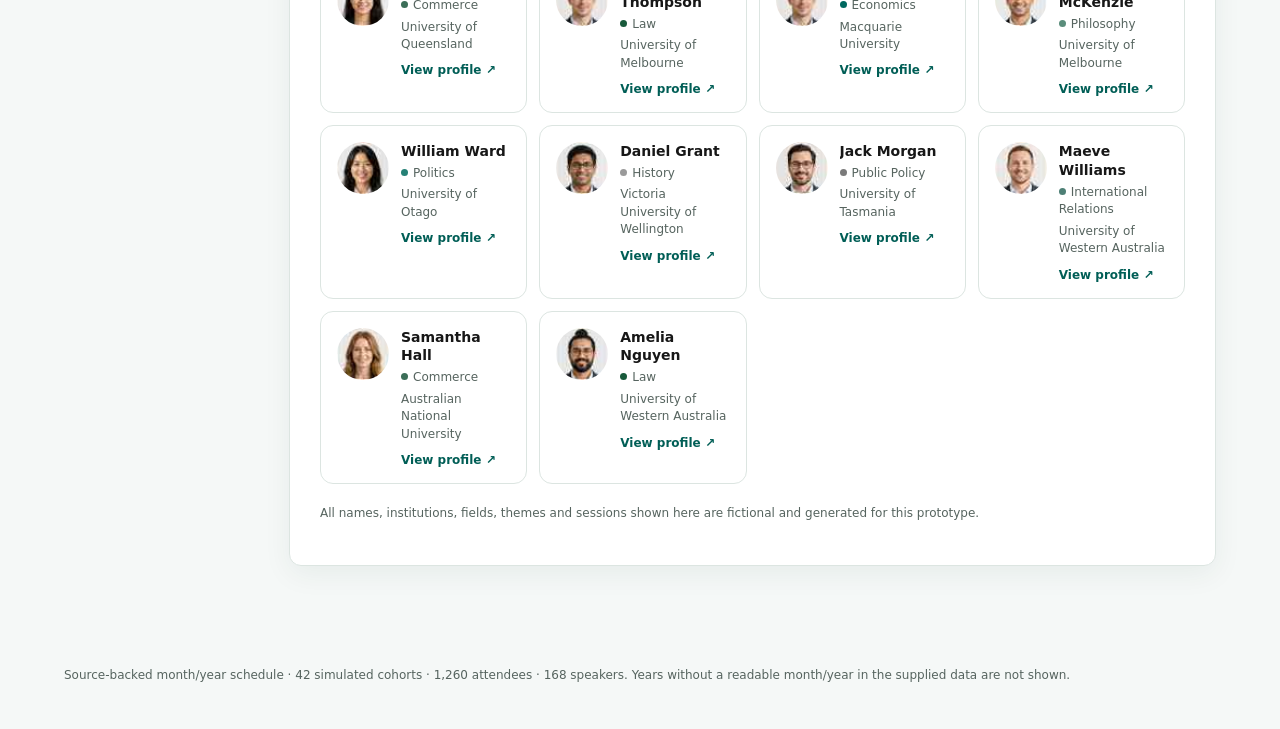
==== commit 464d21b7: "Align vertical timeline year labels" ====
--- a/index.html
+++ b/index.html
@@ -272,21 +272,37 @@
     body.vertical-layout .year-node {
       width: 100%;
       height: 52px;
-      display: flex;
-      justify-content: flex-start;
-      align-items: center;
-      padding-left: 70px;
-    }
-    body.vertical-layout .year-node::before { position: relative; flex: 0 0 auto; }
+      display: block;
+      position: relative;
+      padding-left: 0;
+    }
+    body.vertical-layout .year-node::before {
+      position: absolute;
+      left: 68px;
+      top: 50%;
+      transform: translateY(-50%);
+    }
+    body.vertical-layout .year-node:hover::before,
+    body.vertical-layout .year-node:focus-visible::before {
+      transform: translateY(-50%) scale(1.55);
+    }
+    body.vertical-layout .year-node.active::before {
+      transform: translateY(-50%) scale(1.7);
+    }
     body.vertical-layout .year-label,
     body.vertical-layout .year-node:nth-child(5n + 1) .year-label,
     body.vertical-layout .year-node:first-child .year-label,
     body.vertical-layout .year-node:last-child .year-label {
-      position: static;
-      transform: none;
-      margin-left: 26px;
+      position: absolute;
+      left: 108px;
+      top: 50%;
+      transform: translateY(-50%);
+      margin-left: 0;
       color: var(--ink);
       font-size: 14px;
+      line-height: 1;
+      text-align: left;
+      white-space: nowrap;
     }
     body.vertical-layout .timeline-note { display: none; }
   </style>
--- a/refinement.css
+++ b/refinement.css
@@ -68,9 +68,25 @@
 body.vertical-layout .timeline-shell { padding: 12px; position: sticky; top: 20px; max-height: calc(100dvh - 40px); overflow: auto; scrollbar-width: thin; }
 body.vertical-layout .timeline { padding: 8px 0; }
 body.vertical-layout .timeline::before { left: 23px; top: 30px; bottom: 30px; }
-body.vertical-layout .year-node { padding-left: 18px; height: 44px; border-radius: 6px; }
+body.vertical-layout .year-node { display: block; position: relative; padding-left: 0; height: 44px; border-radius: 6px; }
 body.vertical-layout .year-node.active { background: #005e5610; }
-body.vertical-layout .year-label { margin-left: 18px; }
+body.vertical-layout .year-node::before { position: absolute; left: 16px; top: 50%; transform: translateY(-50%); }
+body.vertical-layout .year-node:hover::before,
+body.vertical-layout .year-node:focus-visible::before { transform: translateY(-50%) scale(1.55); }
+body.vertical-layout .year-node.active::before { transform: translateY(-50%) scale(1.7); }
+body.vertical-layout .year-label,
+body.vertical-layout .year-node:nth-child(5n + 1) .year-label,
+body.vertical-layout .year-node:first-child .year-label,
+body.vertical-layout .year-node:last-child .year-label {
+  position: absolute;
+  left: 58px;
+  top: 50%;
+  transform: translateY(-50%);
+  margin-left: 0;
+  line-height: 1;
+  white-space: nowrap;
+  text-align: left;
+}
 body.vertical-layout .timeline-note { display: none; }
 body.vertical-layout .detail-tab { margin-top: 0; }
 body.vertical-layout .detail-head { grid-template-columns: 110px minmax(0, 1fr) 38px; gap: 18px; }
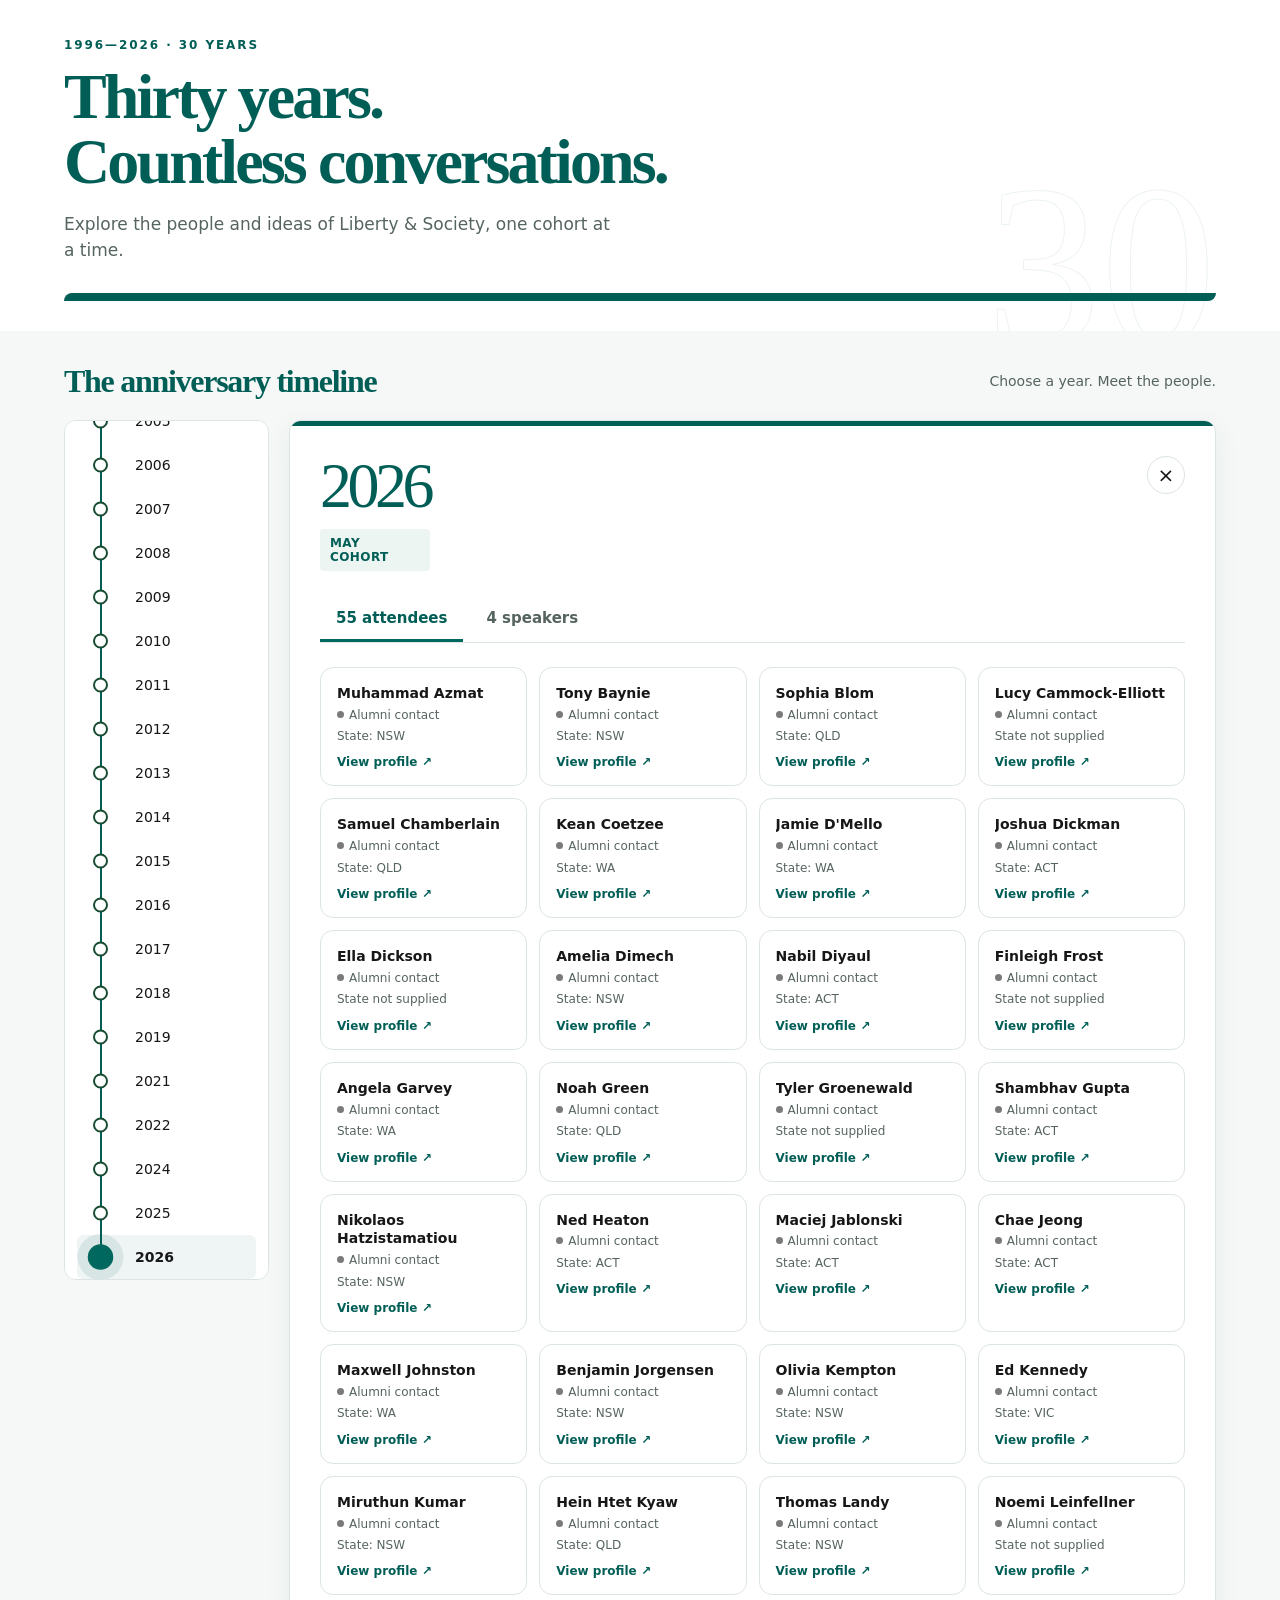
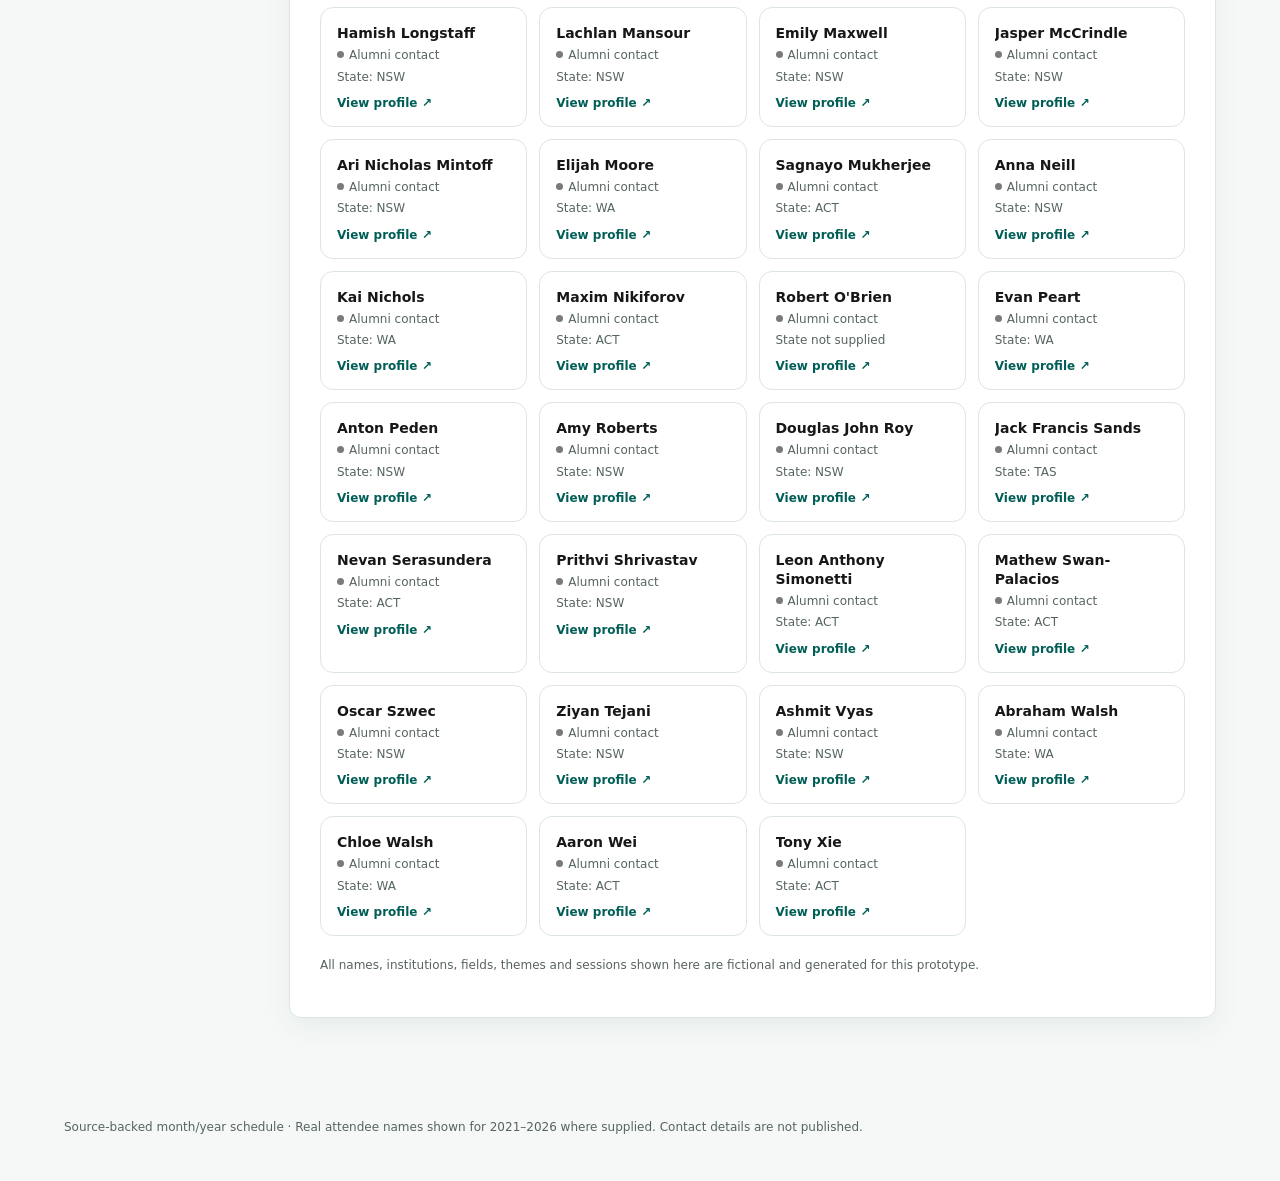
==== commit ffe33219: "Use real attendee data for recent cohorts" ====
--- a/index.html
+++ b/index.html
@@ -200,6 +200,9 @@
     .person strong { display: block; overflow: hidden; text-overflow: ellipsis; white-space: nowrap; font-size: 13px; }
     .person span { display: block; margin-top: 4px; color: var(--muted); font-size: 10px; line-height: 1.4; }
     .portrait { width: 100%; aspect-ratio: 1; margin-bottom: 11px; border-radius: 9px; background-image: var(--atlas); background-size: 800% 800%; background-position: var(--x) var(--y); background-repeat: no-repeat; }
+    .person.no-photo { grid-template-columns: minmax(0, 1fr); }
+    .person.no-photo .portrait { display: none; }
+    .person.no-photo span, .person.no-photo::after { grid-column: 1; }
     .field-dot { width: 7px; height: 7px; display: inline-block !important; margin: 0 5px 1px 0 !important; border-radius: 50%; background: var(--dot); }
     .speaker-grid { display: grid; grid-template-columns: repeat(4, 1fr); gap: 12px; }
     .speaker { padding: 12px; color: white; background: var(--forest); border: 0; border-radius: 15px; text-align: left; cursor: pointer; }
@@ -369,10 +372,11 @@
       </div>
     </div>
   </dialog>
-  <footer>Source-backed month/year schedule · 42 simulated cohorts · 1,260 attendees · 168 speakers. Years without a readable month/year in the supplied data are not shown.</footer>
+  <footer>Source-backed month/year schedule · Real attendee names shown for 2021–2026 where supplied. Contact details are not published.</footer>
 
   <script src="embed.js"></script>
   <script src="portrait-data.js"></script>
+  <script src="real-attendees.js"></script>
   <script>
     const verticalLayout = true;
     if (verticalLayout) {
@@ -469,6 +473,8 @@
         const { year, month } = entry;
         const theme = themes[(year + month.length + editionIndex * 3) % themes.length];
         const seed = `${year}-${month}-${entry.location || ""}`;
+        const realAttendeeKey = `${year}-${month}`;
+        const realAttendees = window.REAL_ATTENDEES && window.REAL_ATTENDEES[realAttendeeKey];
         return {
           year,
           month,
@@ -478,7 +484,7 @@
           theme: "",
           question: "",
           summary: "",
-          attendees: Array.from({ length: 30 }, (_, i) => ({
+          attendees: realAttendees || Array.from({ length: 30 }, (_, i) => ({
             name: nameFor(year, month, i, "attendee"),
             field: pick(fields, `${seed}-${i}-field`),
             institution: pick(institutions, `${seed}-${i}-institution`),
@@ -544,6 +550,13 @@
       hoverCard.classList.add("show");
     }
     function hideHover() { hoverCard.classList.remove("show"); }
+
+    function attendeeCard(person, i) {
+      const noPhoto = person.noPhoto || currentCohort.year <= 2010;
+      const fieldColor = fieldColors[person.field] || fieldColors["Public Policy"];
+      const secondary = person.state ? `State: ${person.state}` : person.institution;
+      return `<button class="person${noPhoto ? " no-photo" : ""}" type="button" data-person-index="${i}"><div class="portrait" style="${portraitStyle(person.name)}"></div><strong>${person.name}</strong><span><i class="field-dot" style="--dot:${fieldColor}"></i>${person.field || "Alumni"}</span><span>${secondary}</span></button>`;
+    }
 
     function openYear(year, shouldScroll = true) {
       const yearCohorts = cohorts.filter(c => c.year === year);
@@ -578,7 +591,9 @@
       document.getElementById("selectedTheme").textContent = "";
       document.getElementById("selectedSummary").textContent = "";
       document.getElementById("selectedQuestion").textContent = "";
-      attendeePanel.innerHTML = `<div class="people-grid">${cohort.attendees.map((person, i) => `<button class="person" type="button" data-person-index="${i}"><div class="portrait" style="${portraitStyle(person.name)}"></div><strong>${person.name}</strong><span><i class="field-dot" style="--dot:${fieldColors[person.field]}"></i>${person.field}</span><span>${person.institution}</span></button>`).join("")}</div>`;
+      attendeeTab.textContent = `${cohort.attendees.length} attendees`;
+      speakerTab.textContent = `${cohort.speakers.length} speakers`;
+      attendeePanel.innerHTML = `<div class="people-grid">${cohort.attendees.map((person, i) => attendeeCard(person, i)).join("")}</div>`;
       speakerPanel.innerHTML = `<div class="speaker-grid">${cohort.speakers.map((speaker, i) => `<button class="speaker" type="button" data-speaker-index="${i}"><div class="portrait" style="${portraitStyle(speaker.name)}"></div><span class="speaker-index">Speaker 0${i + 1}</span><strong>${speaker.name}</strong><span>${speaker.title} · ${speaker.institution}</span><p>${speaker.session}</p></button>`).join("")}</div>`;
       attendeePanel.querySelectorAll("[data-person-index]").forEach(button => button.addEventListener("click", () => openProfile(cohort.attendees[Number(button.dataset.personIndex)], "Attendee")));
       speakerPanel.querySelectorAll("[data-speaker-index]").forEach(button => button.addEventListener("click", () => openProfile(cohort.speakers[Number(button.dataset.speakerIndex)], "Speaker")));
@@ -586,15 +601,21 @@
     }
 
     function openProfile(person, type) {
-      const hasPhoto = currentCohort.year > 2010;
+      const hasPhoto = type === "Speaker" ? currentCohort.year > 2010 : currentCohort.year > 2010 && !person.noPhoto;
       profileDialog.classList.toggle("no-photos", !hasPhoto);
       document.getElementById("profilePortrait").setAttribute("style", hasPhoto ? portraitStyle(person.name) : "");
       document.getElementById("profileConference").textContent = `${currentCohort.month} ${currentCohort.year} · ${type}`;
       document.getElementById("profileName").textContent = person.name;
-      document.getElementById("profileRole").textContent = `${person.nowRole} at ${person.nowOrg}`;
-      document.getElementById("profileMeta").textContent = `${person.nowCity} · ${type === "Speaker" ? person.title : "Studied " + person.field}`;
-      const focus = type === "Speaker" ? `Their ${currentCohort.year} session explored “${person.session}”.` : `Their original field was ${person.field} at ${person.institution}.`;
-      document.getElementById("profileBio").textContent = `${person.name} now works across policy, ideas and public life from ${person.nowCity}. ${focus} This present-day profile is simulated for the anniversary concept.`;
+      if (person.isReal) {
+        document.getElementById("profileRole").textContent = person.status || "Alumni";
+        document.getElementById("profileMeta").textContent = person.state ? `State: ${person.state}` : "State not supplied";
+        document.getElementById("profileBio").textContent = `This record is drawn from the supplied alumni data for ${currentCohort.month} ${currentCohort.year}. Contact details are not shown on the public site.`;
+      } else {
+        document.getElementById("profileRole").textContent = `${person.nowRole} at ${person.nowOrg}`;
+        document.getElementById("profileMeta").textContent = `${person.nowCity} · ${type === "Speaker" ? person.title : "Studied " + person.field}`;
+        const focus = type === "Speaker" ? `Their ${currentCohort.year} session explored “${person.session}”.` : `Their original field was ${person.field} at ${person.institution}.`;
+        document.getElementById("profileBio").textContent = `${person.name} now works across policy, ideas and public life from ${person.nowCity}. ${focus} This present-day profile is simulated for the anniversary concept.`;
+      }
       profileDialog.showModal();
     }
 
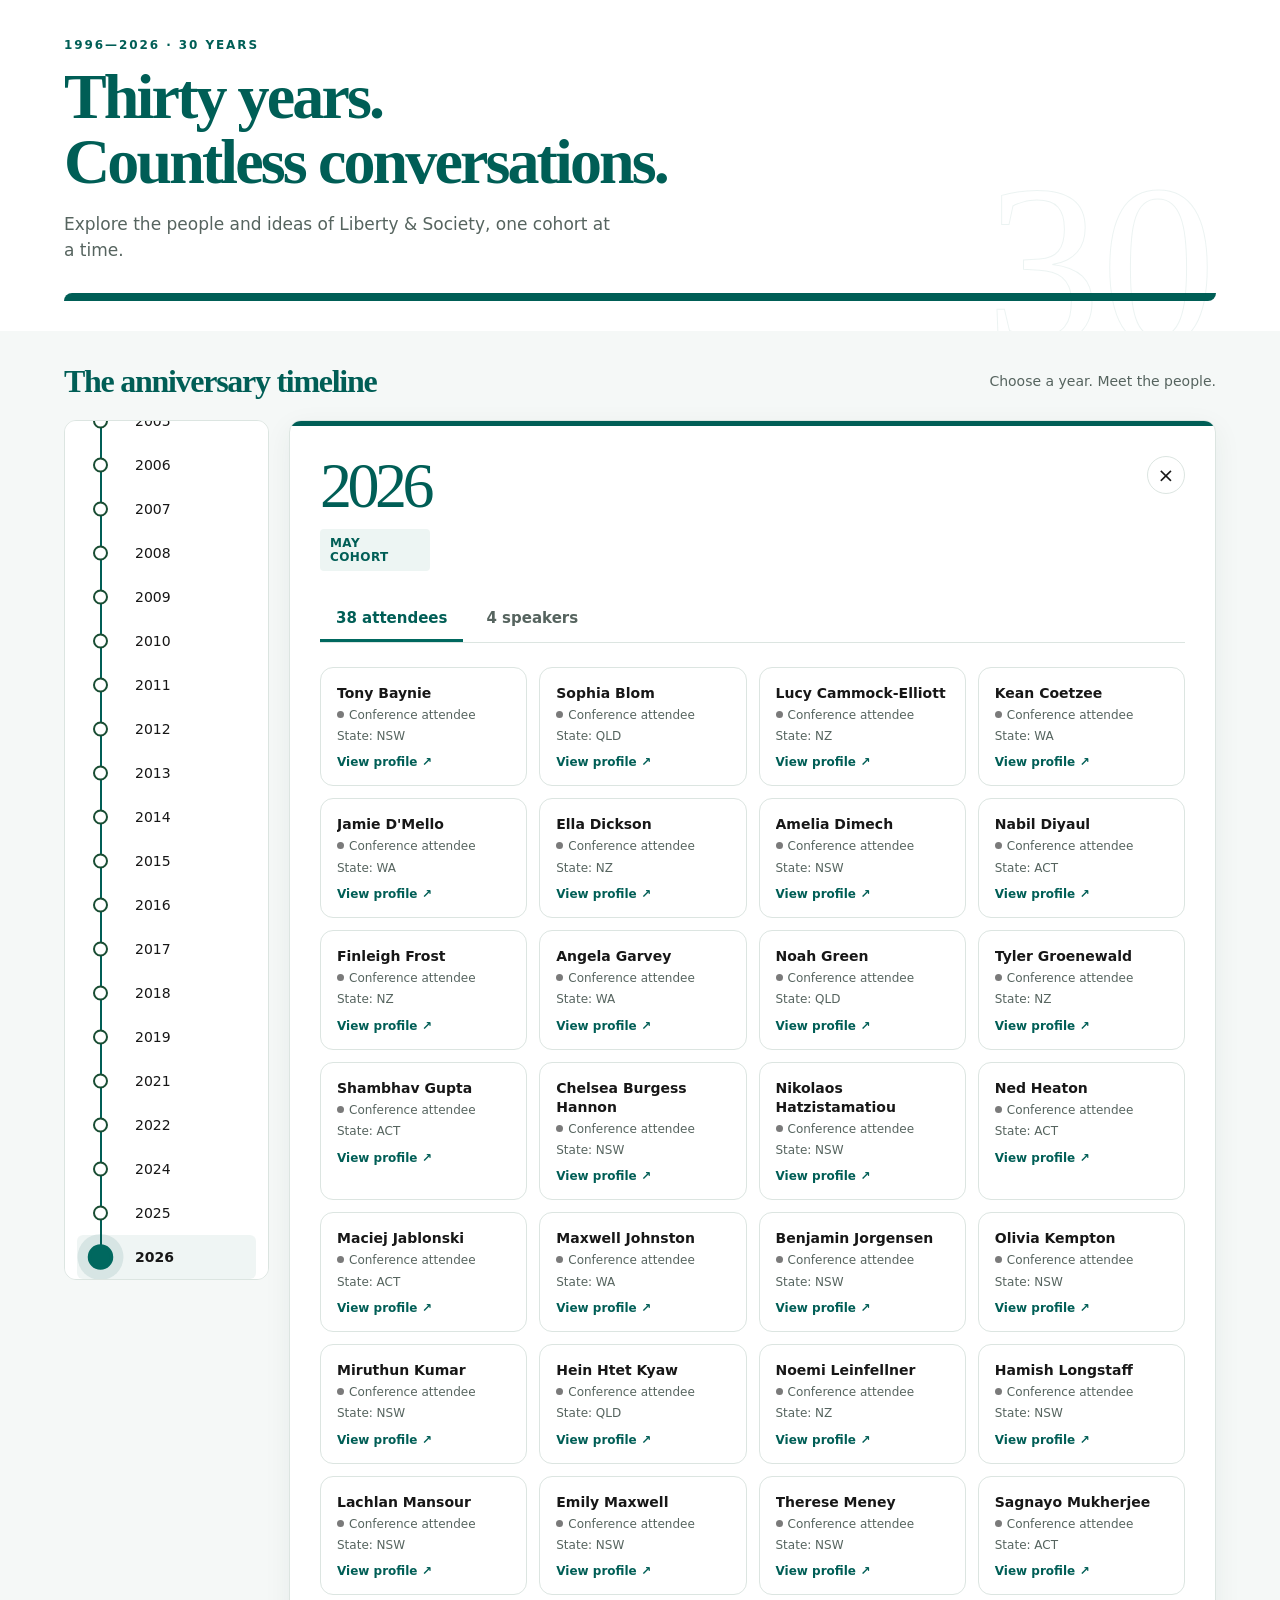
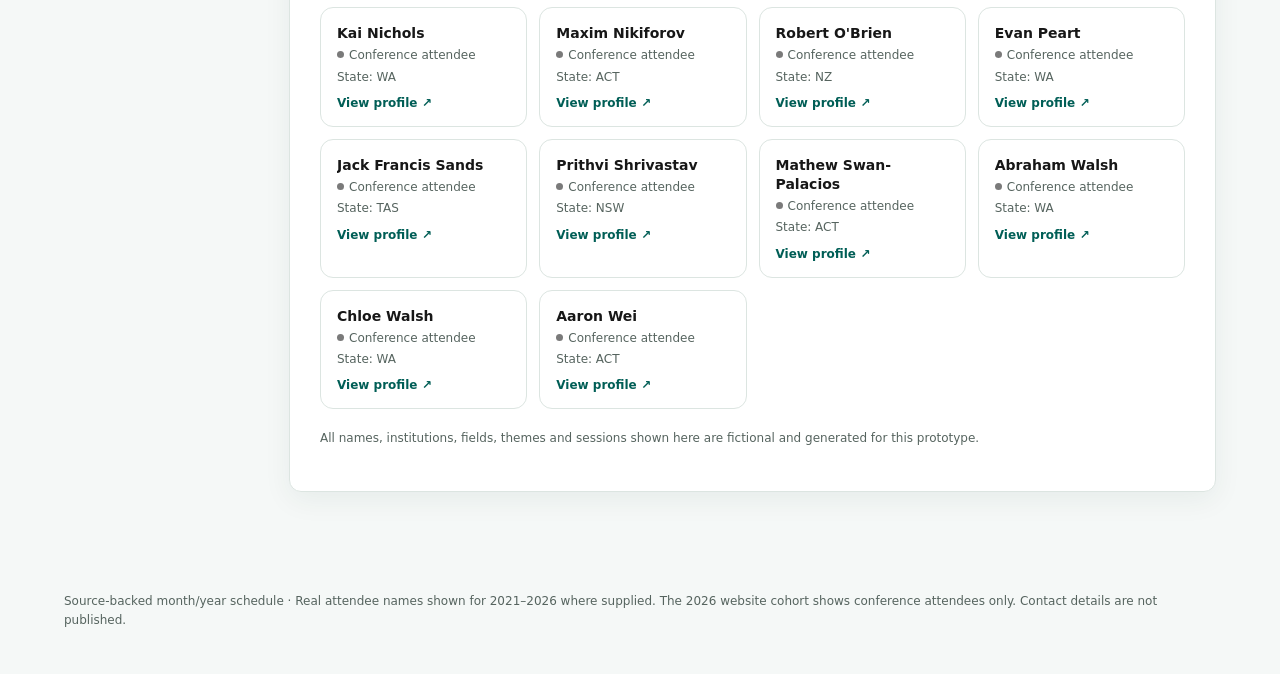
==== commit 671e1179: "Filter 2026 website cohort to conference attendees" ====
--- a/index.html
+++ b/index.html
@@ -372,7 +372,7 @@
       </div>
     </div>
   </dialog>
-  <footer>Source-backed month/year schedule · Real attendee names shown for 2021–2026 where supplied. Contact details are not published.</footer>
+  <footer>Source-backed month/year schedule · Real attendee names shown for 2021–2026 where supplied. The 2026 website cohort shows conference attendees only. Contact details are not published.</footer>
 
   <script src="embed.js"></script>
   <script src="portrait-data.js"></script>
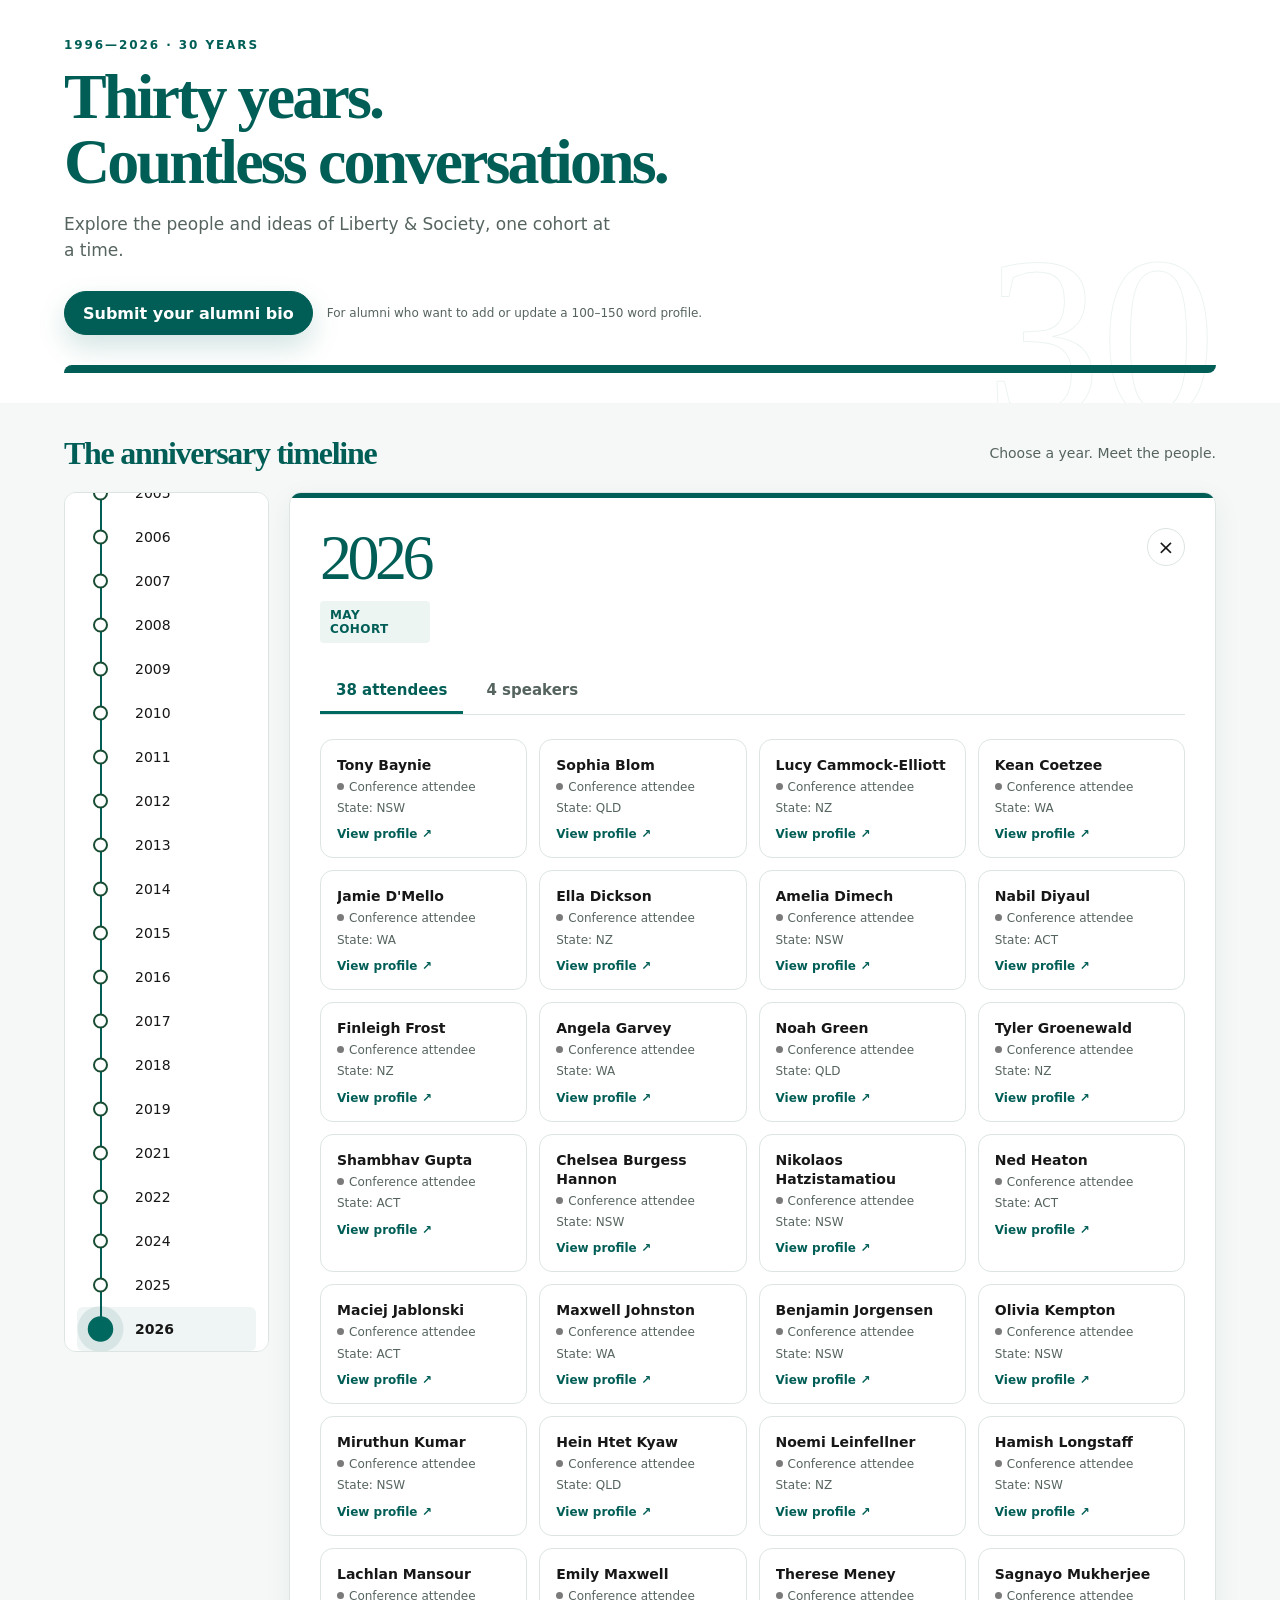
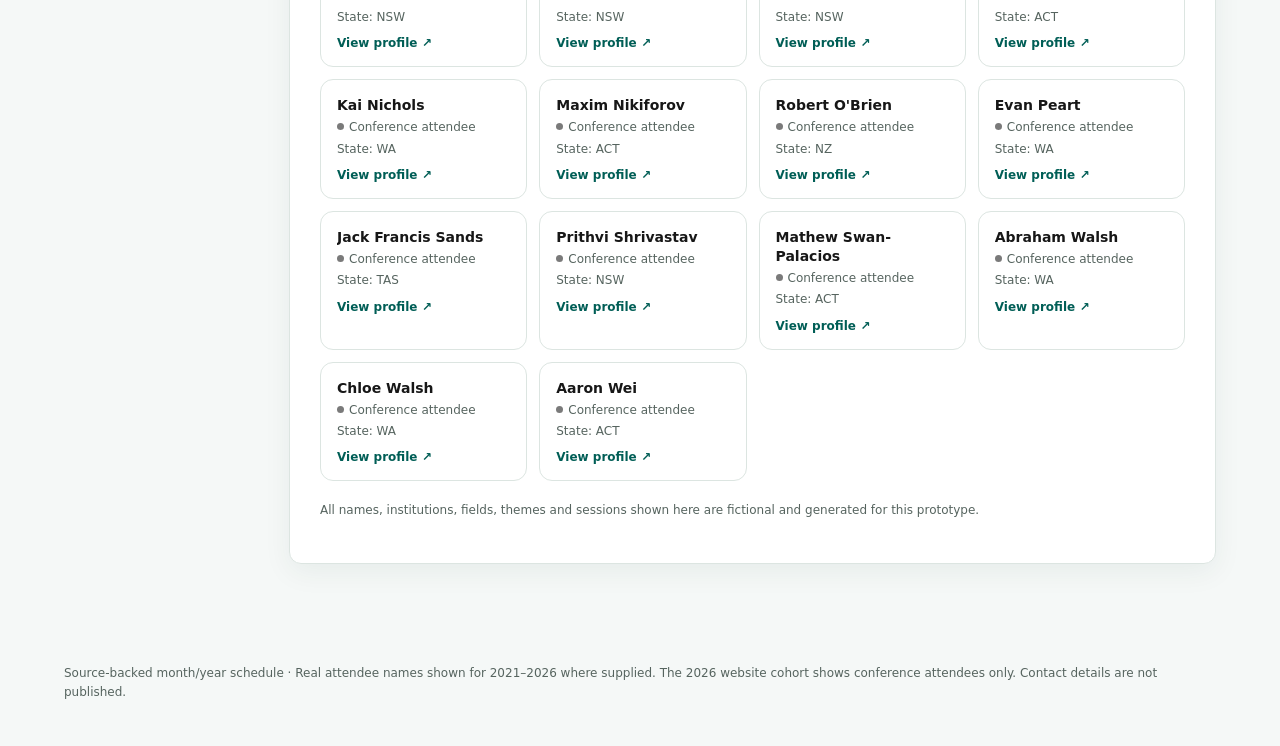
==== commit 40126daa: "Add alumni bio submission form" ====
--- a/index.html
+++ b/index.html
@@ -18,6 +18,7 @@
       --muted: #555555;
       --line: #e1e1e1;
       --shadow: 0 18px 50px rgba(0, 55, 49, .09);
+      --wash: #edf5f3;
     }
 
     * { box-sizing: border-box; }
@@ -59,6 +60,12 @@
     .kicker { margin: 0 0 18px; color: var(--forest); font-size: 12px; font-weight: 800; letter-spacing: .16em; text-transform: uppercase; }
     h1 { margin: 0; max-width: 980px; color: var(--forest); font: 600 clamp(3.2rem, 7vw, 7.2rem)/.9 Georgia, "Times New Roman", serif; letter-spacing: -.065em; }
     .intro { margin: 25px 0 0; max-width: 690px; color: var(--muted); font-size: clamp(16px, 1.6vw, 21px); line-height: 1.55; }
+    .hero-actions { display: flex; flex-wrap: wrap; align-items: center; gap: 14px; margin-top: 28px; }
+    .primary-action, .secondary-action { display: inline-flex; align-items: center; justify-content: center; min-height: 44px; padding: 11px 18px; border-radius: 999px; cursor: pointer; font-weight: 800; text-decoration: none; }
+    .primary-action { border: 1px solid var(--forest); color: white; background: var(--forest); box-shadow: 0 12px 28px rgba(0, 104, 95, .18); }
+    .primary-action:hover { background: var(--forest-2); border-color: var(--forest-2); }
+    .secondary-action { border: 1px solid rgba(0,104,95,.22); color: var(--forest); background: var(--wash); }
+    .secondary-action:hover { border-color: var(--forest); background: white; }
     .hero::after { content: ""; display: block; width: 100%; height: 18px; margin-top: 46px; border-radius: 18px 0 18px 0; background: var(--forest); }
 
     main { padding: 76px clamp(16px, 5vw, 74px) 100px; }
@@ -225,8 +232,43 @@
     .profile-role { margin: 8px 42px 0 0; font-weight: 800; line-height: 1.4; }
     .profile-meta { margin: 5px 0 0; color: var(--muted); font-size: 13px; }
     .profile-bio { margin: 25px 0 0; padding-top: 22px; border-top: 1px solid var(--line); color: var(--muted); line-height: 1.65; }
+    .profile-link-row { margin: 20px 0 0; }
+    .profile-link-row[hidden] { display: none; }
+    .profile-link { display: inline-flex; align-items: center; gap: 8px; padding: 10px 14px; border: 1px solid rgba(0,101,92,.22); border-radius: 999px; color: var(--forest); background: var(--wash); font-size: 13px; font-weight: 800; text-decoration: none; }
+    .profile-link:hover { border-color: var(--forest); background: white; box-shadow: 0 8px 22px rgba(0,55,49,.08); }
+    .profile-actions { display: flex; flex-wrap: wrap; gap: 10px; margin-top: 20px; }
+    .profile-actions .secondary-action { min-height: 40px; padding: 9px 13px; font-size: 13px; }
     .profile-close { position: absolute; right: 18px; top: 18px; width: 36px; height: 36px; border: 1px solid var(--line); border-radius: 50%; background: white; cursor: pointer; font-size: 19px; }
     .profile-close:hover { color: white; background: var(--forest); }
+
+    .bio-dialog { width: min(760px, calc(100% - 28px)); border: 0; border-radius: 18px; padding: 0; box-shadow: 0 28px 90px rgba(0,0,0,.28); }
+    .bio-dialog::backdrop { background: rgba(0,35,31,.55); backdrop-filter: blur(3px); }
+    .bio-form { display: grid; gap: 18px; padding: clamp(24px, 4vw, 40px); }
+    .bio-form header { padding: 0; overflow: visible; }
+    .bio-form header::after { display: none; }
+    .bio-form h2 { margin: 0; color: var(--forest); font: 500 clamp(2rem, 4vw, 3rem)/1.05 Georgia, serif; letter-spacing: -.04em; }
+    .bio-form .form-intro { margin: 10px 0 0; color: var(--muted); line-height: 1.55; }
+    .form-grid { display: grid; grid-template-columns: repeat(2, minmax(0, 1fr)); gap: 14px; }
+    .form-field { display: grid; gap: 7px; }
+    .form-field.full { grid-column: 1 / -1; }
+    .form-field label { color: var(--ink); font-size: 14px; font-weight: 800; }
+    .form-field input, .form-field select, .form-field textarea {
+      width: 100%;
+      border: 1px solid var(--line);
+      border-radius: 12px;
+      padding: 12px 13px;
+      color: var(--ink);
+      background: white;
+      font: inherit;
+    }
+    .form-field textarea { min-height: 170px; resize: vertical; line-height: 1.55; }
+    .form-help { color: var(--muted); font-size: 12px; line-height: 1.45; }
+    .word-count { display: flex; justify-content: space-between; gap: 12px; color: var(--muted); font-size: 12px; }
+    .word-count strong { color: var(--forest); }
+    .form-error { min-height: 20px; margin: 0; color: #9b1c1c; font-size: 13px; font-weight: 750; }
+    .form-actions { display: flex; flex-wrap: wrap; justify-content: flex-end; gap: 10px; padding-top: 4px; }
+    .bio-close { position: absolute; right: 16px; top: 16px; width: 36px; height: 36px; border: 1px solid var(--line); border-radius: 50%; background: white; cursor: pointer; font-size: 19px; }
+    .bio-close:hover { color: white; background: var(--forest); }
 
     footer { max-width: 1460px; margin: auto; padding: 0 clamp(20px, 5vw, 74px) 44px; color: var(--muted); font-size: 11px; }
 
@@ -249,6 +291,9 @@
       .profile-layout { grid-template-columns: 1fr; }
       .profile-visual { display: grid; grid-template-columns: 120px 1fr; gap: 18px; align-items: end; }
       .profile-visual span { margin: 0; }
+      .form-grid { grid-template-columns: 1fr; }
+      .form-actions { justify-content: stretch; }
+      .form-actions button { width: 100%; }
     }
     @media (prefers-reduced-motion: reduce) {
       *, *::before, *::after { animation: none !important; transition: none !important; scroll-behavior: auto !important; }
@@ -317,6 +362,10 @@
       <p class="kicker">1996—2026 · 30 years</p>
       <h1>Thirty years.<br>Countless conversations.</h1>
       <p class="intro">Explore the people and ideas of Liberty &amp; Society, one cohort at a time.</p>
+      <div class="hero-actions">
+        <button class="primary-action" id="openBioForm" type="button">Submit your alumni bio</button>
+        <span class="form-help">For alumni who want to add or update a 100–150 word profile.</span>
+      </div>
     </div>
   </header>
 
@@ -369,14 +418,79 @@
         <p class="profile-role" id="profileRole"></p>
         <p class="profile-meta" id="profileMeta"></p>
         <p class="profile-bio" id="profileBio"></p>
+        <p class="profile-link-row" id="profileLinkedInRow" hidden><a class="profile-link" id="profileLinkedIn" href="#" target="_blank" rel="noopener noreferrer">View LinkedIn profile ↗</a></p>
+        <div class="profile-actions">
+          <button class="secondary-action" id="profileBioSubmit" type="button">Submit or update bio</button>
+        </div>
       </div>
     </div>
   </dialog>
+
+  <dialog class="bio-dialog" id="bioDialog" aria-labelledby="bioDialogTitle">
+    <form class="bio-form" id="bioForm" method="dialog">
+      <button class="bio-close" id="bioClose" type="button" aria-label="Close bio form">×</button>
+      <header>
+        <p class="kicker">Alumni contribution</p>
+        <h2 id="bioDialogTitle">Submit your Liberty &amp; Society bio</h2>
+        <p class="form-intro">Send CIS your current details and a short bio for review. Contact details are for follow-up only and are not shown publicly on this website.</p>
+      </header>
+      <div class="form-grid">
+        <div class="form-field">
+          <label for="bioName">Full name</label>
+          <input id="bioName" name="name" autocomplete="name" required>
+        </div>
+        <div class="form-field">
+          <label for="bioYear">Cohort year</label>
+          <input id="bioYear" name="year" inputmode="numeric" pattern="[0-9]{4}" placeholder="e.g. 2026" required>
+        </div>
+        <div class="form-field">
+          <label for="bioMonth">Cohort month, if known</label>
+          <select id="bioMonth" name="month">
+            <option value="">Not sure / not applicable</option>
+            <option>January</option>
+            <option>February</option>
+            <option>March</option>
+            <option>April</option>
+            <option>May</option>
+            <option>June</option>
+            <option>July</option>
+            <option>August</option>
+            <option>September</option>
+            <option>October</option>
+            <option>November</option>
+            <option>December</option>
+          </select>
+        </div>
+        <div class="form-field">
+          <label for="bioEmail">Email</label>
+          <input id="bioEmail" name="email" type="email" autocomplete="email" required>
+        </div>
+        <div class="form-field">
+          <label for="bioPhone">Phone</label>
+          <input id="bioPhone" name="phone" type="tel" autocomplete="tel" required>
+        </div>
+        <div class="form-field">
+          <label for="bioLinkedIn">LinkedIn profile, optional</label>
+          <input id="bioLinkedIn" name="linkedin" type="url" placeholder="https://www.linkedin.com/in/...">
+        </div>
+        <div class="form-field full">
+          <label for="bioText">Bio</label>
+          <textarea id="bioText" name="bio" required placeholder="Tell us what you do now, what you studied or work on, and any connection you want to share with Liberty & Society."></textarea>
+          <div class="word-count"><span><strong id="bioWordCount">0</strong> words</span><span>Target: 100–150 words</span></div>
+        </div>
+      </div>
+      <p class="form-error" id="bioFormMessage" aria-live="polite"></p>
+      <div class="form-actions">
+        <button class="secondary-action" id="copyBioSubmission" type="button">Copy submission</button>
+        <button class="primary-action" type="submit">Send to CIS</button>
+      </div>
+    </form>
+  </dialog>
   <footer>Source-backed month/year schedule · Real attendee names shown for 2021–2026 where supplied. The 2026 website cohort shows conference attendees only. Contact details are not published.</footer>
 
   <script src="embed.js"></script>
   <script src="portrait-data.js"></script>
-  <script src="real-attendees.js"></script>
+  <script src="real-attendees.js?v=bio-form-20260911"></script>
   <script>
     const verticalLayout = true;
     if (verticalLayout) {
@@ -516,8 +630,12 @@
     const cohortPicker = document.getElementById("cohortPicker");
     const cohortOptions = document.getElementById("cohortOptions");
     const profileDialog = document.getElementById("profileDialog");
+    const bioDialog = document.getElementById("bioDialog");
+    const bioForm = document.getElementById("bioForm");
+    const bioSubmissionEmail = "cis@cis.org.au";
     let selectedYear = null;
     let currentCohort = null;
+    let activeProfilePrefill = null;
 
     years.forEach(year => {
       const yearCohorts = cohorts.filter(c => c.year === year);
@@ -616,11 +734,108 @@
         const focus = type === "Speaker" ? `Their ${currentCohort.year} session explored “${person.session}”.` : `Their original field was ${person.field} at ${person.institution}.`;
         document.getElementById("profileBio").textContent = `${person.name} now works across policy, ideas and public life from ${person.nowCity}. ${focus} This present-day profile is simulated for the anniversary concept.`;
       }
+      const linkedInRow = document.getElementById("profileLinkedInRow");
+      const linkedInLink = document.getElementById("profileLinkedIn");
+      if (person.linkedin) {
+        linkedInLink.href = person.linkedin;
+        linkedInRow.hidden = false;
+      } else {
+        linkedInLink.removeAttribute("href");
+        linkedInRow.hidden = true;
+      }
+      activeProfilePrefill = {
+        name: person.name || "",
+        year: String(currentCohort.year || ""),
+        month: currentCohort.month || "",
+        linkedin: person.linkedin || ""
+      };
       profileDialog.showModal();
     }
 
     document.getElementById("profileClose").addEventListener("click", () => profileDialog.close());
     profileDialog.addEventListener("click", event => { if (event.target === profileDialog) profileDialog.close(); });
+    document.getElementById("profileBioSubmit").addEventListener("click", () => {
+      profileDialog.close();
+      openBioForm(activeProfilePrefill);
+    });
+
+    function bioWordTotal() {
+      return document.getElementById("bioText").value.trim().split(/\s+/).filter(Boolean).length;
+    }
+
+    function updateBioWordCount() {
+      const count = bioWordTotal();
+      const wordCount = document.getElementById("bioWordCount");
+      wordCount.textContent = count;
+      wordCount.style.color = count === 0 || (count >= 100 && count <= 150) ? "var(--forest)" : "#9b1c1c";
+      return count;
+    }
+
+    function openBioForm(prefill = {}) {
+      bioForm.reset();
+      document.getElementById("bioFormMessage").textContent = "";
+      document.getElementById("bioName").value = prefill?.name || "";
+      document.getElementById("bioYear").value = prefill?.year || "";
+      document.getElementById("bioMonth").value = prefill?.month || "";
+      document.getElementById("bioLinkedIn").value = prefill?.linkedin || "";
+      updateBioWordCount();
+      bioDialog.showModal();
+      document.getElementById(prefill?.name ? "bioEmail" : "bioName").focus();
+    }
+
+    function bioSubmissionText() {
+      const data = new FormData(bioForm);
+      return [
+        "Liberty & Society alumni bio submission",
+        "",
+        `Name: ${data.get("name")}`,
+        `Cohort year: ${data.get("year")}`,
+        `Cohort month: ${data.get("month") || "Not supplied"}`,
+        `Email: ${data.get("email")}`,
+        `Phone: ${data.get("phone")}`,
+        `LinkedIn: ${data.get("linkedin") || "Not supplied"}`,
+        "",
+        "Bio:",
+        data.get("bio")
+      ].join("\n");
+    }
+
+    function validateBioForm() {
+      const message = document.getElementById("bioFormMessage");
+      const count = updateBioWordCount();
+      if (!bioForm.reportValidity()) return false;
+      if (count < 100 || count > 150) {
+        message.textContent = `Please keep the bio between 100 and 150 words. It is currently ${count} words.`;
+        document.getElementById("bioText").focus();
+        return false;
+      }
+      message.textContent = "";
+      return true;
+    }
+
+    document.getElementById("openBioForm").addEventListener("click", () => openBioForm());
+    document.getElementById("bioClose").addEventListener("click", () => bioDialog.close());
+    bioDialog.addEventListener("click", event => { if (event.target === bioDialog) bioDialog.close(); });
+    document.getElementById("bioText").addEventListener("input", updateBioWordCount);
+    document.getElementById("copyBioSubmission").addEventListener("click", async () => {
+      if (!validateBioForm()) return;
+      const message = document.getElementById("bioFormMessage");
+      try {
+        await navigator.clipboard.writeText(bioSubmissionText());
+        message.textContent = "Submission copied. You can paste it into an email to CIS.";
+      } catch {
+        message.textContent = "Copy did not work in this browser. Please use Send to CIS instead.";
+      }
+    });
+    bioForm.addEventListener("submit", event => {
+      event.preventDefault();
+      if (!validateBioForm()) return;
+      const name = document.getElementById("bioName").value.trim();
+      const subject = `Liberty & Society alumni bio submission - ${name}`;
+      const mailto = `mailto:${bioSubmissionEmail}?subject=${encodeURIComponent(subject)}&body=${encodeURIComponent(bioSubmissionText())}`;
+      document.getElementById("bioFormMessage").textContent = "Opening an email draft. Please review and send it from your email app.";
+      window.location.href = mailto;
+    });
 
     function selectTab(tab) {
       const attendees = tab === "attendees";
